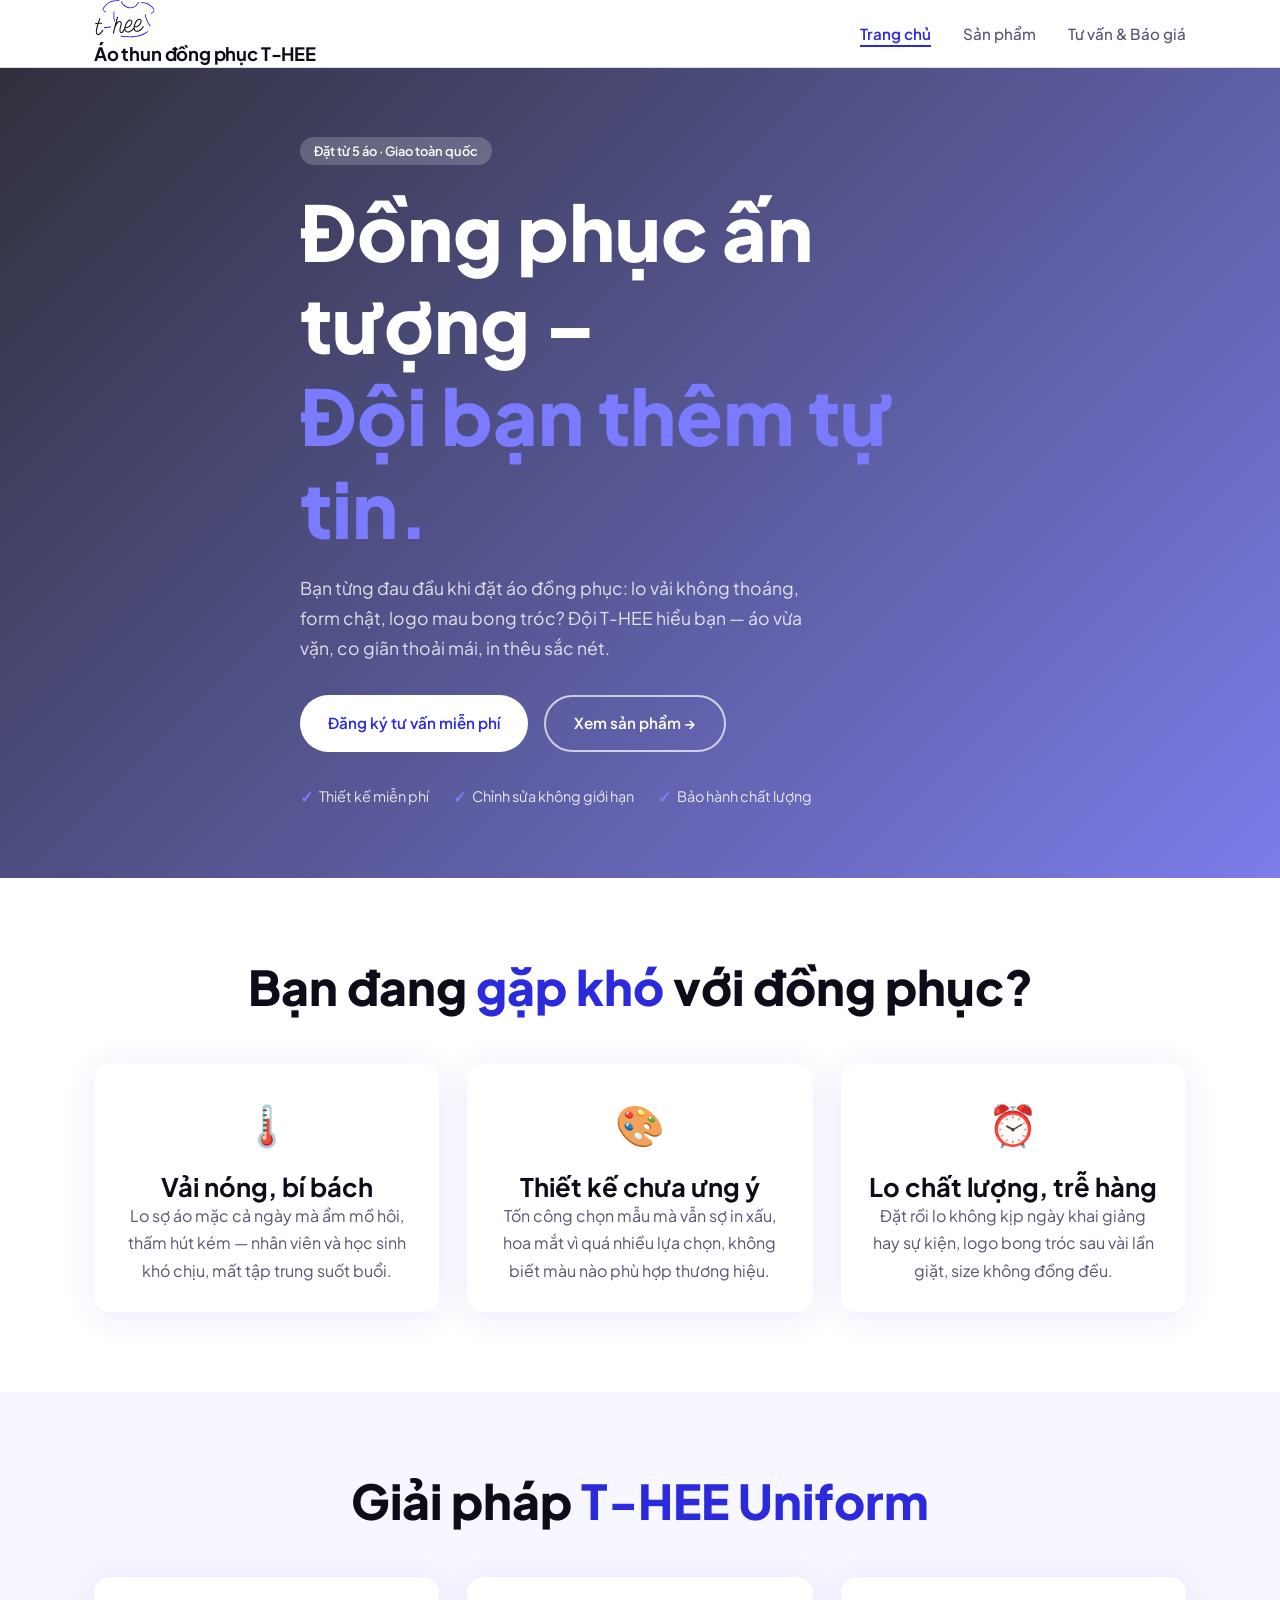
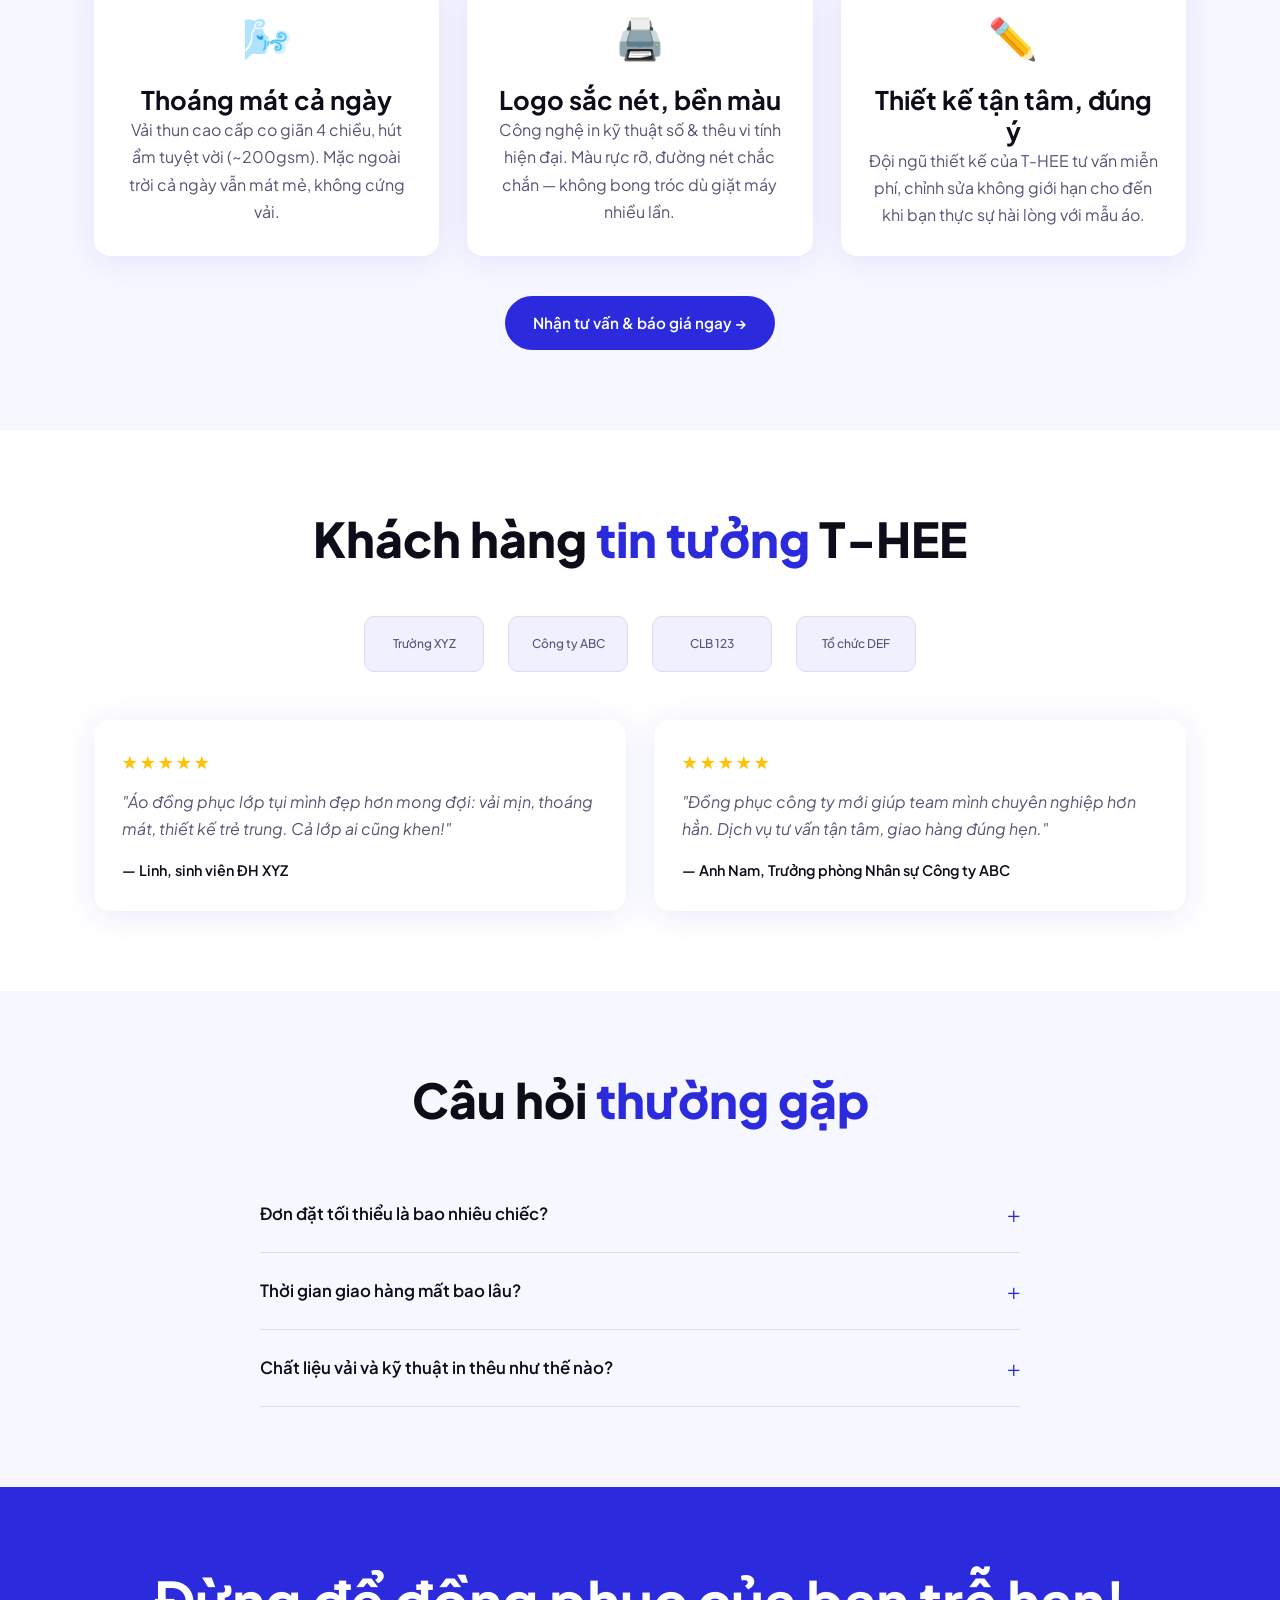
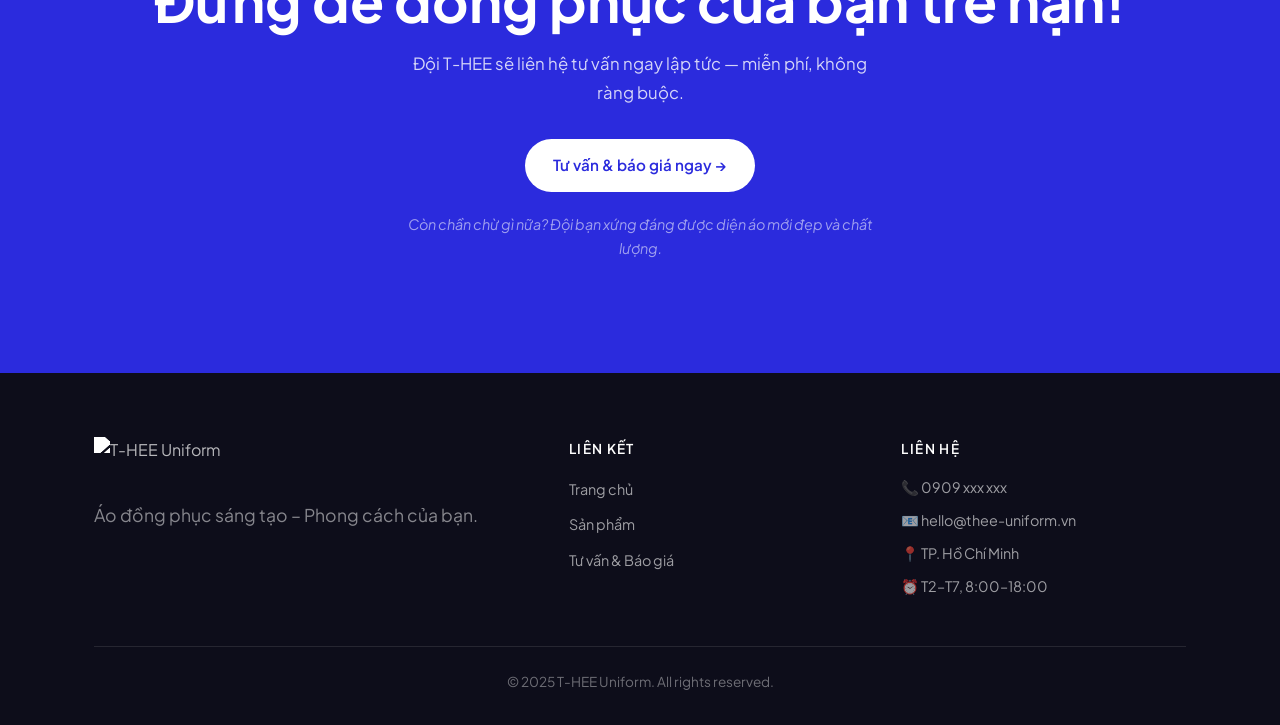
==== index.html @ 723c1327 "Update index.html" ====
<!DOCTYPE html>
<html lang="vi">
<head>
  <meta charset="UTF-8">
  <meta name="viewport" content="width=device-width, initial-scale=1.0">
  <title>T-HEE Uniform – Đồng phục ấn tượng, Đội bạn thêm tự tin</title>
  <meta name="description" content="T-HEE Uniform chuyên may đồng phục theo yêu cầu: áo thun, polo, sơ mi. Thiết kế miễn phí, giao toàn quốc, chất lượng bảo hành.">
  <link rel="preconnect" href="https://fonts.googleapis.com">
  <link rel="preconnect" href="https://fonts.gstatic.com" crossorigin>
  <link href="https://fonts.googleapis.com/css2?family=Plus+Jakarta+Sans:wght@400;500;600;700&display=swap" rel="stylesheet">
  <link rel="stylesheet" href="style.css">
  <style>
    body { padding-top: 68px; }

    .hero-content h1,
    .hero-content .hero-subtitle,
    .hero-content .hero-cta,
    .hero-content .trust-strip {
      opacity: 0;
      animation: fadeInUp 0.7s ease forwards;
    }
    .hero-content .badge       { opacity: 0; animation: fadeInUp 0.7s ease 0.05s forwards; }
    .hero-content h1           { animation-delay: 0.15s; }
    .hero-content .hero-subtitle { animation-delay: 0.3s; }
    .hero-content .hero-cta    { animation-delay: 0.45s; }
    .hero-content .trust-strip { animation-delay: 0.6s; }

    /* Pain point icon block */
    .pain-icon {
      font-size: 2.5rem;
      margin-bottom: 16px;
      display: block;
    }

    /* Social proof section */
    .social-proof-section {
      background: white;
    }

    /* FAQ section bg */
    .faq-section {
      background: var(--color-bg);
    }
  </style>
</head>
<body>

  <!-- ─── NAVBAR ─────────────────────────────────────────── -->
  <nav id="navbar">
    <div class="nav-inner">
      <a href="index.html">
        <img src="logo.svg" alt="T-HEE Uniform" class="nav-logo">
        <span class="logo-text">Áo thun đồng phục T-HEE</span>
      </a>
      <ul class="nav-links">
        <li><a href="index.html" class="active">Trang chủ</a></li>
        <li><a href="products.html">Sản phẩm</a></li>
        <li><a href="enquiry.html">Tư vấn &amp; Báo giá</a></li>
      </ul>
      <button class="hamburger" id="hamburger" aria-label="Mở menu">
        <span></span>
        <span></span>
        <span></span>
      </button>
    </div>
  </nav>

  <!-- ─── HERO ───────────────────────────────────────────── -->
  <section class="hero">
    <div class="hero-bg"></div>
    <div class="hero-overlay"></div>
    <div class="container">
      <div class="hero-content">
        <span class="badge badge-white">Đặt từ 5 áo · Giao toàn quốc</span>
        <h1>Đồng phục ấn tượng –<br><span style="color:#7B7BFF">Đội bạn thêm tự tin.</span></h1>
        <p class="hero-subtitle">Bạn từng đau đầu khi đặt áo đồng phục: lo vải không thoáng, form chật, logo mau bong tróc? Đội T-HEE hiểu bạn — áo vừa vặn, co giãn thoải mái, in thêu sắc nét.</p>
        <div class="hero-cta">
          <a href="enquiry.html" class="btn btn-white">Đăng ký tư vấn miễn phí</a>
          <a href="products.html" class="btn" style="background:transparent; border:2px solid rgba(255,255,255,0.7); color:white;">Xem sản phẩm →</a>
        </div>
        <div class="trust-strip">
          <span class="trust-item">Thiết kế miễn phí</span>
          <span class="trust-item">Chỉnh sửa không giới hạn</span>
          <span class="trust-item">Bảo hành chất lượng</span>
        </div>
      </div>
    </div>
  </section>

  <!-- ─── PAIN POINTS ────────────────────────────────────── -->
  <section class="section" style="background: white;">
    <div class="container">
      <h2 class="section-title" style="text-align:center">Bạn đang <span>gặp khó</span> với đồng phục?</h2>
      <div class="grid-3">

        <div class="card animate-on-scroll" style="text-align:center">
          <span class="pain-icon">🌡️</span>
          <h3>Vải nóng, bí bách</h3>
          <p>Lo sợ áo mặc cả ngày mà ẩm mồ hôi, thấm hút kém — nhân viên và học sinh khó chịu, mất tập trung suốt buổi.</p>
        </div>

        <div class="card animate-on-scroll" style="text-align:center">
          <span class="pain-icon">🎨</span>
          <h3>Thiết kế chưa ưng ý</h3>
          <p>Tốn công chọn mẫu mà vẫn sợ in xấu, hoa mắt vì quá nhiều lựa chọn, không biết màu nào phù hợp thương hiệu.</p>
        </div>

        <div class="card animate-on-scroll" style="text-align:center">
          <span class="pain-icon">⏰</span>
          <h3>Lo chất lượng, trễ hàng</h3>
          <p>Đặt rồi lo không kịp ngày khai giảng hay sự kiện, logo bong tróc sau vài lần giặt, size không đồng đều.</p>
        </div>

      </div>
    </div>
  </section>

  <!-- ─── SOLUTION / BENEFITS ───────────────────────────── -->
  <section class="section" style="background: var(--color-bg);">
    <div class="container">
      <h2 class="section-title" style="text-align:center">Giải pháp <span>T-HEE Uniform</span></h2>
      <div class="grid-3">

        <div class="card animate-on-scroll" style="text-align:center">
          <span class="pain-icon">🌬️</span>
          <h3>Thoáng mát cả ngày</h3>
          <p>Vải thun cao cấp co giãn 4 chiều, hút ẩm tuyệt vời (~200gsm). Mặc ngoài trời cả ngày vẫn mát mẻ, không cứng vải.</p>
        </div>

        <div class="card animate-on-scroll" style="text-align:center">
          <span class="pain-icon">🖨️</span>
          <h3>Logo sắc nét, bền màu</h3>
          <p>Công nghệ in kỹ thuật số &amp; thêu vi tính hiện đại. Màu rực rỡ, đường nét chắc chắn — không bong tróc dù giặt máy nhiều lần.</p>
        </div>

        <div class="card animate-on-scroll" style="text-align:center">
          <span class="pain-icon">✏️</span>
          <h3>Thiết kế tận tâm, đúng ý</h3>
          <p>Đội ngũ thiết kế của T-HEE tư vấn miễn phí, chỉnh sửa không giới hạn cho đến khi bạn thực sự hài lòng với mẫu áo.</p>
        </div>

      </div>
      <p style="text-align:center; margin-top:40px">
        <a href="enquiry.html" class="btn btn-primary">Nhận tư vấn &amp; báo giá ngay →</a>
      </p>
    </div>
  </section>

  <!-- ─── SOCIAL PROOF ───────────────────────────────────── -->
  <section class="section social-proof-section">
    <div class="container">
      <h2 class="section-title" style="text-align:center">Khách hàng <span>tin tưởng</span> T-HEE</h2>

      <div class="partners-row">
        <div class="partner-box">Trường XYZ</div>
        <div class="partner-box">Công ty ABC</div>
        <div class="partner-box">CLB 123</div>
        <div class="partner-box">Tổ chức DEF</div>
      </div>

      <div class="grid-2">
        <div class="testimonial animate-on-scroll">
          <div class="stars">★★★★★</div>
          <p class="testimonial-text">"Áo đồng phục lớp tụi mình đẹp hơn mong đợi: vải mịn, thoáng mát, thiết kế trẻ trung. Cả lớp ai cũng khen!"</p>
          <p class="testimonial-author">— Linh, sinh viên ĐH XYZ</p>
        </div>
        <div class="testimonial animate-on-scroll">
          <div class="stars">★★★★★</div>
          <p class="testimonial-text">"Đồng phục công ty mới giúp team mình chuyên nghiệp hơn hẳn. Dịch vụ tư vấn tận tâm, giao hàng đúng hẹn."</p>
          <p class="testimonial-author">— Anh Nam, Trưởng phòng Nhân sự Công ty ABC</p>
        </div>
      </div>
    </div>
  </section>

  <!-- ─── FAQ ────────────────────────────────────────────── -->
  <section class="section faq-section">
    <div class="container">
      <h2 class="section-title" style="text-align:center">Câu hỏi <span>thường gặp</span></h2>
      <div class="faq-wrap">

        <div class="faq-item">
          <div class="faq-question">Đơn đặt tối thiểu là bao nhiêu chiếc?</div>
          <div class="faq-answer">
            <p>T-HEE nhận đặt từ 5 áo trở lên, áp dụng cho cả học sinh và doanh nghiệp. Tư vấn mẫu miễn phí và chỉnh sửa không giới hạn cho đến khi bạn hài lòng.</p>
          </div>
        </div>

        <div class="faq-item">
          <div class="faq-question">Thời gian giao hàng mất bao lâu?</div>
          <div class="faq-answer">
            <p>Sau khi chốt mẫu, chúng tôi hoàn thành trong 7–10 ngày làm việc. Đơn gấp hoặc số lượng lớn có thể nhanh hơn theo thỏa thuận. T-HEE cam kết giao đúng hẹn, toàn quốc.</p>
          </div>
        </div>

        <div class="faq-item">
          <div class="faq-question">Chất liệu vải và kỹ thuật in thêu như thế nào?</div>
          <div class="faq-answer">
            <p>Tất cả sản phẩm dùng vải chất lượng cao: 100% cotton, cotton pha, hoặc thun cá sấu co giãn. Logo được in kỹ thuật số hoặc thêu vi tính — sắc nét, bền màu. Lỗi do nhà sản xuất được đổi/hoàn toàn bộ.</p>
          </div>
        </div>

      </div>
    </div>
  </section>

  <!-- ─── CTA BANNER ─────────────────────────────────────── -->
  <section class="cta-banner">
    <div class="container">
      <h2>Đừng để đồng phục của bạn trễ hạn!</h2>
      <p>Đội T-HEE sẽ liên hệ tư vấn ngay lập tức — miễn phí, không ràng buộc.</p>
      <a href="enquiry.html" class="btn btn-white">Tư vấn &amp; báo giá ngay →</a>
      <p class="cta-note">Còn chần chừ gì nữa? Đội bạn xứng đáng được diện áo mới đẹp và chất lượng.</p>
    </div>
  </section>

  <!-- ─── FOOTER ──────────────────────────────────────────── -->
  <footer>
    <div class="container">
      <div class="footer-grid">
        <div>
          <img src="Profile_Pic.jpg" alt="T-HEE Uniform" class="footer-logo">
          <p class="footer-tagline">Áo đồng phục sáng tạo – Phong cách của bạn.</p>
        </div>
        <div>
          <p class="footer-heading">Liên kết</p>
          <ul class="footer-links">
            <li><a href="index.html">Trang chủ</a></li>
            <li><a href="products.html">Sản phẩm</a></li>
            <li><a href="enquiry.html">Tư vấn &amp; Báo giá</a></li>
          </ul>
        </div>
        <div>
          <p class="footer-heading">Liên hệ</p>
          <div class="footer-contact">
            <span>📞 0909 xxx xxx</span>
            <span>📧 hello@thee-uniform.vn</span>
            <span>📍 TP. Hồ Chí Minh</span>
            <span>⏰ T2–T7, 8:00–18:00</span>
          </div>
        </div>
      </div>
      <div class="footer-bottom">
        © 2025 T-HEE Uniform. All rights reserved.
      </div>
    </div>
  </footer>

  <script src="main.js"></script>
</body>
</html>
---- style.css ----
/* Google Fonts: https://fonts.googleapis.com/css2?family=Caveat:wght@400;700;800&family=DM+Sans:wght@400;500;600&display=swap */

/* ─── RESET ─────────────────────────────────────────────────── */
*, *::before, *::after {
  box-sizing: border-box;
  margin: 0;
  padding: 0;
}

/* ─── CSS VARIABLES ──────────────────────────────────────────── */
:root {
  --color-primary: #2B2BDD;
  --color-primary-dark: #1A1ABB;
  --color-primary-light: #5555EE;
  --color-accent: #2222FF;
  --color-dark: #0D0D1A;
  --color-dark-2: #1C1C2E;
  --color-bg: #F7F7FF;
  --color-surface: #FFFFFF;
  --color-text: #111111;
  --color-text-muted: #555577;
  --color-border: #DDDDEF;
  --font-display: 'Plus Jakarta Sans', sans-serif;
  --font-body: 'Plus Jakarta Sans', sans-serif;
  --radius-sm: 8px;
  --radius-md: 16px;
  --radius-lg: 24px;
  --radius-pill: 999px;
  --shadow-card: 0 4px 32px rgba(43, 43, 221, 0.10);
  --shadow-hover: 0 12px 48px rgba(43, 43, 221, 0.20);
  --transition: 0.25s cubic-bezier(0.4, 0, 0.2, 1);
}

/* ─── BASE ───────────────────────────────────────────────────── */
html {
  scroll-behavior: smooth;
}

body {
  font-family: var(--font-body);
  background: var(--color-bg);
  color: var(--color-text);
  line-height: 1.6;
  -webkit-font-smoothing: antialiased;
}

h1, h2, h3, h4 {
  font-family: var(--font-display);
  color: var(--color-dark);
  line-height: 1.2;
}

h1 {
  font-size: clamp(2.4rem, 6vw, 4.8rem);
  font-weight: 800;
}

h2 {
  font-size: clamp(1.8rem, 4vw, 3rem);
  font-weight: 700;
}

h3 {
  font-size: clamp(1.2rem, 2.5vw, 1.6rem);
  font-weight: 700;
}

p {
  font-size: 1rem;
  line-height: 1.7;
  color: var(--color-text-muted);
}

a {
  color: inherit;
  text-decoration: none;
}

img {
  max-width: 100%;
  display: block;
}

ul {
  list-style: none;
}

/* ─── LAYOUT ─────────────────────────────────────────────────── */
.container {
  max-width: 1140px;
  margin: 0 auto;
  padding: 0 24px;
}

.section {
  padding: 80px 0;
}

.section-title {
  font-family: var(--font-display);
  font-size: clamp(1.8rem, 4vw, 3rem);
  font-weight: 800;
  color: var(--color-dark);
  margin-bottom: 48px;
}

.section-title span {
  color: var(--color-primary);
}

/* ─── NAVBAR ─────────────────────────────────────────────────── */
nav {
  position: fixed;
  top: 0;
  width: 100%;
  z-index: 100;
  background: rgba(255, 255, 255, 0.95);
  backdrop-filter: blur(12px);
  -webkit-backdrop-filter: blur(12px);
  border-bottom: 1px solid var(--color-border);
  height: 68px;
  display: flex;
  align-items: center;
  transition: box-shadow var(--transition);
}

nav.scrolled {
  box-shadow: 0 2px 24px rgba(43, 43, 221, 0.12);
}

.nav-inner {
  display: flex;
  justify-content: space-between;
  align-items: center;
  width: 100%;
  max-width: 1140px;
  margin: 0 auto;
  padding: 0 24px;
}

.nav-logo {
  height: 44px;
  display: block;
  object-fit: contain;
}

.nav-links {
  display: flex;
  gap: 32px;
  list-style: none;
  align-items: center;
}

.nav-links a {
  font-family: var(--font-body);
  font-weight: 500;
  font-size: 0.95rem;
  color: var(--color-text-muted);
  transition: color var(--transition);
  padding-bottom: 2px;
}

.nav-links a:hover {
  color: var(--color-primary);
}

.nav-links a.active {
  color: var(--color-primary);
  font-weight: 600;
  border-bottom: 2px solid var(--color-primary);
}

.hamburger {
  display: none;
  flex-direction: column;
  justify-content: space-between;
  width: 28px;
  height: 22px;
  background: none;
  border: none;
  cursor: pointer;
  padding: 0;
}

.hamburger span {
  display: block;
  width: 100%;
  height: 2px;
  background: var(--color-dark);
  border-radius: 2px;
  transition: var(--transition);
}

nav.nav-open .hamburger span:nth-child(1) {
  transform: translateY(10px) rotate(45deg);
}
nav.nav-open .hamburger span:nth-child(2) {
  opacity: 0;
}
nav.nav-open .hamburger span:nth-child(3) {
  transform: translateY(-10px) rotate(-45deg);
}

/* ─── BUTTONS ────────────────────────────────────────────────── */
.btn {
  display: inline-flex;
  align-items: center;
  gap: 8px;
  padding: 14px 28px;
  border-radius: var(--radius-pill);
  font-family: var(--font-body);
  font-weight: 600;
  font-size: 0.95rem;
  cursor: pointer;
  transition: var(--transition);
  border: none;
  text-decoration: none;
  white-space: nowrap;
}

.btn-primary {
  background: var(--color-primary);
  color: white;
}
.btn-primary:hover {
  background: var(--color-primary-dark);
  transform: translateY(-2px);
  box-shadow: var(--shadow-hover);
}

.btn-outline {
  background: transparent;
  color: var(--color-primary);
  border: 2px solid var(--color-primary);
}
.btn-outline:hover {
  background: var(--color-primary);
  color: white;
}

.btn-white {
  background: white;
  color: var(--color-primary);
}
.btn-white:hover {
  background: var(--color-bg);
  transform: translateY(-2px);
}

.btn-dark {
  background: var(--color-dark);
  color: white;
}
.btn-dark:hover {
  background: var(--color-dark-2);
}

/* ─── CARDS ──────────────────────────────────────────────────── */
.card {
  background: var(--color-surface);
  border-radius: var(--radius-md);
  box-shadow: var(--shadow-card);
  padding: 28px;
  transition: var(--transition);
}

.card:hover {
  transform: translateY(-6px);
  box-shadow: var(--shadow-hover);
}

/* ─── BADGE ──────────────────────────────────────────────────── */
.badge {
  display: inline-block;
  background: rgba(43, 43, 221, 0.1);
  color: var(--color-primary);
  border-radius: var(--radius-pill);
  padding: 4px 14px;
  font-size: 0.8rem;
  font-weight: 600;
  margin-bottom: 20px;
}

.badge-white {
  background: rgba(255, 255, 255, 0.2);
  color: white;
}

/* ─── HERO ───────────────────────────────────────────────────── */
.hero {
  position: relative;
  min-height: 90vh;
  display: flex;
  align-items: center;
}

.hero-bg {
  position: absolute;
  inset: 0;
  background-image: url('Cover_Pic.jpg');
  background-size: cover;
  background-position: center;
}

.hero-overlay {
  position: absolute;
  inset: 0;
  background: linear-gradient(135deg, rgba(13, 13, 26, 0.85) 0%, rgba(43, 43, 221, 0.60) 100%);
}

.hero-content {
  position: relative;
  z-index: 2;
  color: white;
  max-width: 680px;
}

.hero-content h1 {
  color: white;
  margin-bottom: 20px;
}

.hero-content p {
  color: rgba(255, 255, 255, 0.82);
  font-size: 1.1rem;
  max-width: 520px;
  margin-bottom: 32px;
}

.hero-cta {
  display: flex;
  gap: 16px;
  flex-wrap: wrap;
  margin-bottom: 32px;
}

/* ─── TRUST STRIP ────────────────────────────────────────────── */
.trust-strip {
  display: flex;
  gap: 24px;
  flex-wrap: wrap;
}

.trust-item {
  display: flex;
  align-items: center;
  gap: 6px;
  font-size: 0.9rem;
  color: rgba(255, 255, 255, 0.85);
  font-family: var(--font-body);
}

.trust-item::before {
  content: '✓';
  color: #7B7BFF;
  font-weight: 700;
  font-size: 1rem;
}

/* ─── GRIDS ──────────────────────────────────────────────────── */
.grid-3 {
  display: grid;
  grid-template-columns: repeat(3, 1fr);
  gap: 28px;
}

.grid-2 {
  display: grid;
  grid-template-columns: repeat(2, 1fr);
  gap: 28px;
}

/* ─── PAGE HERO (small) ──────────────────────────────────────── */
.page-hero {
  position: relative;
  min-height: 44vh;
  display: flex;
  align-items: center;
  justify-content: center;
  text-align: center;
  overflow: hidden;
}

.page-hero-content {
  position: relative;
  z-index: 2;
  color: white;
}

.page-hero h1 {
  color: white;
  margin-bottom: 12px;
}

.page-hero p {
  color: rgba(255, 255, 255, 0.75);
  font-size: 1.1rem;
}

/* ─── TESTIMONIALS ───────────────────────────────────────────── */
.testimonial {
  background: white;
  border-radius: var(--radius-md);
  padding: 28px;
  box-shadow: var(--shadow-card);
  transition: var(--transition);
}

.testimonial:hover {
  transform: translateY(-4px);
  box-shadow: var(--shadow-hover);
}

.stars {
  color: #FFC107;
  font-size: 1.1rem;
  margin-bottom: 12px;
  letter-spacing: 2px;
}

.testimonial-text {
  font-style: italic;
  color: var(--color-text-muted);
  margin-bottom: 16px;
  line-height: 1.7;
}

.testimonial-author {
  font-weight: 600;
  color: var(--color-dark);
  font-size: 0.9rem;
}

/* ─── FAQ ACCORDION ──────────────────────────────────────────── */
.faq-wrap {
  max-width: 760px;
  margin: 0 auto;
}

.faq-item {
  border-bottom: 1px solid var(--color-border);
  padding: 20px 0;
}

.faq-question {
  display: flex;
  justify-content: space-between;
  align-items: center;
  cursor: pointer;
  font-weight: 600;
  color: var(--color-dark);
  font-size: 1.05rem;
  font-family: var(--font-body);
  user-select: none;
  gap: 16px;
}

.faq-question::after {
  content: '+';
  font-size: 1.4rem;
  color: var(--color-primary);
  transition: var(--transition);
  flex-shrink: 0;
  font-weight: 300;
}

.faq-item.open .faq-question::after {
  content: '−';
}

.faq-answer {
  max-height: 0;
  overflow: hidden;
  transition: max-height 0.35s ease;
}

.faq-item.open .faq-answer {
  max-height: 300px;
}

.faq-answer p {
  padding: 14px 0 4px;
  color: var(--color-text-muted);
  line-height: 1.7;
}

/* ─── PRODUCT FILTER ─────────────────────────────────────────── */
.filter-bar {
  display: flex;
  flex-wrap: wrap;
  gap: 10px;
  margin-bottom: 40px;
}

.filter-btn {
  padding: 8px 20px;
  font-size: 0.85rem;
  background: white;
  color: var(--color-text-muted);
  border: 1.5px solid var(--color-border);
  border-radius: var(--radius-pill);
  cursor: pointer;
  font-family: var(--font-body);
  font-weight: 500;
  transition: var(--transition);
}

.filter-btn:hover {
  border-color: var(--color-primary);
  color: var(--color-primary);
}

.filter-btn.active {
  background: var(--color-primary);
  color: white;
  border-color: var(--color-primary);
}

.product-card.hidden {
  display: none;
}

/* ─── PRODUCT CARD ───────────────────────────────────────────── */
.product-card {
  background: var(--color-surface);
  border-radius: var(--radius-md);
  box-shadow: var(--shadow-card);
  overflow: hidden;
  transition: var(--transition);
}

.product-card:hover {
  transform: translateY(-6px);
  box-shadow: var(--shadow-hover);
}

.product-img {
  height: 200px;
  display: flex;
  align-items: center;
  justify-content: center;
  font-size: 4rem;
}

.product-body {
  padding: 24px;
}

.product-body h3 {
  margin-bottom: 8px;
  font-size: 1.15rem;
}

.product-body p {
  font-size: 0.9rem;
  margin-bottom: 0;
}

.product-footer {
  display: flex;
  justify-content: space-between;
  align-items: center;
  margin-top: 16px;
  padding-top: 16px;
  border-top: 1px solid var(--color-border);
}

.price {
  font-family: var(--font-display);
  font-size: 1.4rem;
  font-weight: 700;
  color: var(--color-primary);
}

/* ─── PARTNER LOGOS ──────────────────────────────────────────── */
.partners-row {
  display: flex;
  justify-content: center;
  gap: 24px;
  flex-wrap: wrap;
  margin-bottom: 48px;
}

.partner-box {
  width: 120px;
  height: 56px;
  background: #F0F0FF;
  border-radius: 10px;
  border: 1px solid var(--color-border);
  display: flex;
  align-items: center;
  justify-content: center;
  font-size: 0.75rem;
  color: var(--color-text-muted);
  font-weight: 500;
  text-align: center;
  padding: 4px;
}

/* ─── ANIMATIONS ─────────────────────────────────────────────── */
@keyframes fadeInUp {
  from {
    opacity: 0;
    transform: translateY(30px);
  }
  to {
    opacity: 1;
    transform: translateY(0);
  }
}

.animate-on-scroll {
  opacity: 0;
  transform: translateY(30px);
  transition: opacity 0.6s ease, transform 0.6s ease;
}

.animate-on-scroll.visible {
  opacity: 1;
  transform: translateY(0);
}

.animate-on-scroll:nth-child(2) { transition-delay: 0.1s; }
.animate-on-scroll:nth-child(3) { transition-delay: 0.2s; }
.animate-on-scroll:nth-child(4) { transition-delay: 0.3s; }

/* ─── CTA BANNER ─────────────────────────────────────────────── */
.cta-banner {
  background: var(--color-primary);
  padding: 80px 0;
  text-align: center;
  color: white;
}

.cta-banner h2 {
  font-family: var(--font-display);
  font-size: clamp(2rem, 5vw, 3.5rem);
  color: white;
  margin-bottom: 16px;
}

.cta-banner p {
  color: rgba(255, 255, 255, 0.8);
  max-width: 480px;
  margin: 0 auto 32px;
  font-size: 1.05rem;
}

.cta-banner .cta-note {
  font-style: italic;
  color: rgba(255, 255, 255, 0.55);
  margin-top: 20px;
  font-size: 0.9rem;
}

/* ─── FOOTER ─────────────────────────────────────────────────── */
footer {
  background: var(--color-dark);
  padding: 64px 0 32px;
  color: rgba(255, 255, 255, 0.7);
}

.footer-grid {
  display: grid;
  grid-template-columns: 1.5fr 1fr 1fr;
  gap: 48px;
  margin-bottom: 0;
}

.footer-logo {
  height: 48px;
  margin-bottom: 16px;
  object-fit: contain;
  filter: brightness(0) invert(1);
}

.footer-tagline {
  font-family: var(--font-display);
  font-size: 1.1rem;
  color: rgba(255, 255, 255, 0.5);
}

.footer-heading {
  font-family: var(--font-body);
  font-weight: 600;
  color: white;
  font-size: 0.85rem;
  text-transform: uppercase;
  letter-spacing: 0.1em;
  margin-bottom: 16px;
}

.footer-links {
  list-style: none;
}

.footer-links li + li {
  margin-top: 10px;
}

.footer-links a {
  color: rgba(255, 255, 255, 0.6);
  font-size: 0.9rem;
  transition: color var(--transition);
}

.footer-links a:hover {
  color: white;
}

.footer-contact {
  display: flex;
  flex-direction: column;
  gap: 10px;
}

.footer-contact span {
  font-size: 0.9rem;
  color: rgba(255, 255, 255, 0.6);
}

.footer-bottom {
  border-top: 1px solid rgba(255, 255, 255, 0.1);
  margin-top: 48px;
  padding-top: 24px;
  text-align: center;
  font-size: 0.85rem;
  color: rgba(255, 255, 255, 0.4);
}

/* ─── ENQUIRY PAGE ───────────────────────────────────────────── */
.enquiry-grid {
  display: grid;
  grid-template-columns: 3fr 2fr;
  gap: 40px;
  align-items: start;
}

.enquiry-right {
  display: flex;
  flex-direction: column;
  gap: 24px;
}

.contact-list {
  display: flex;
  flex-direction: column;
  gap: 12px;
  font-size: 0.95rem;
}

.contact-list span {
  color: var(--color-text-muted);
}

.promise-list {
  display: flex;
  flex-direction: column;
  gap: 10px;
  font-size: 0.9rem;
  color: rgba(255, 255, 255, 0.9);
}

.promise-list li {
  list-style: none;
}

.iframe-wrapper {
  background: white;
  border-radius: var(--radius-md);
  box-shadow: var(--shadow-card);
  overflow: hidden;
}

.iframe-caption {
  font-size: 0.85rem;
  color: var(--color-text-muted);
  text-align: center;
  margin-top: 12px;
}

/* ─── RESPONSIVE ─────────────────────────────────────────────── */
@media (max-width: 768px) {
  .hamburger {
    display: flex;
  }

  .nav-links {
    display: none;
    position: absolute;
    top: 68px;
    left: 0;
    right: 0;
    background: rgba(255, 255, 255, 0.98);
    backdrop-filter: blur(12px);
    flex-direction: column;
    gap: 0;
    padding: 12px 0;
    border-bottom: 1px solid var(--color-border);
    box-shadow: 0 8px 24px rgba(0, 0, 0, 0.08);
  }

  nav.nav-open .nav-links {
    display: flex;
  }

  .nav-links li {
    width: 100%;
  }

  .nav-links a {
    display: block;
    padding: 14px 24px;
    font-size: 1rem;
    border-bottom: none !important;
  }

  .nav-links a.active {
    background: rgba(43, 43, 221, 0.05);
    border-left: 3px solid var(--color-primary) !important;
    padding-left: 21px;
  }

  .grid-3 {
    grid-template-columns: repeat(2, 1fr);
  }

  .grid-2 {
    grid-template-columns: 1fr;
  }

  .footer-grid {
    grid-template-columns: 1fr;
    gap: 32px;
  }

  .enquiry-grid {
    grid-template-columns: 1fr;
  }

  .section {
    padding: 56px 0;
  }

  .hero {
    min-height: 85vh;
  }

  .page-hero {
    min-height: 40vh;
  }
}

@media (max-width: 480px) {
  .grid-3 {
    grid-template-columns: 1fr;
  }

  .hero-cta {
    flex-direction: column;
  }

  .btn {
    justify-content: center;
  }

  .trust-strip {
    gap: 12px;
  }
}
/* ─── HEADER LOGO & TEXT ALIGNMENT ────────────────────────── */

/* 1. Aligns logo image and text horizontally side-by-side */
.logo-container {
  display: flex;
  align-items: center;
  gap: 10px;                  /* Controls the spacing between image and text */
  text-decoration: none;      /* Prevents line underlines on the brand text */
}

/* 2. Matches the image opacity with your navigation bar style */
.nav-logo {
  height: 40px;               /* Adjust this value if you need to resize your logo image */
  width: auto;
  opacity: 0.95;              /* Matches the slight transparency behavior of your navbar */
  transition: opacity 0.2s ease; /* Adds a clean fade transition when hovered */
}

/* Optional: Bring logo to full opacity when a user hovers over the header link */
.logo-container:hover .nav-logo {
  opacity: 1.0;
}

/* 3. Styles the brand text next to the logo */
.logo-text {
  font-family: var(--font-body);
  font-weight: 700;           /* Clean bold weight to mirror Google Sans hierarchy */
  font-size: 1.15rem;         /* Balances size perfectly alongside a 40px image height */
  color: var(--color-dark);   /* Pulls your primary dark color scheme */
  white-space: nowrap;        /* Keeps the text on one single line */
  letter-spacing: -0.01em;    /* Slight tracking trim for a cleaner modern display */
}
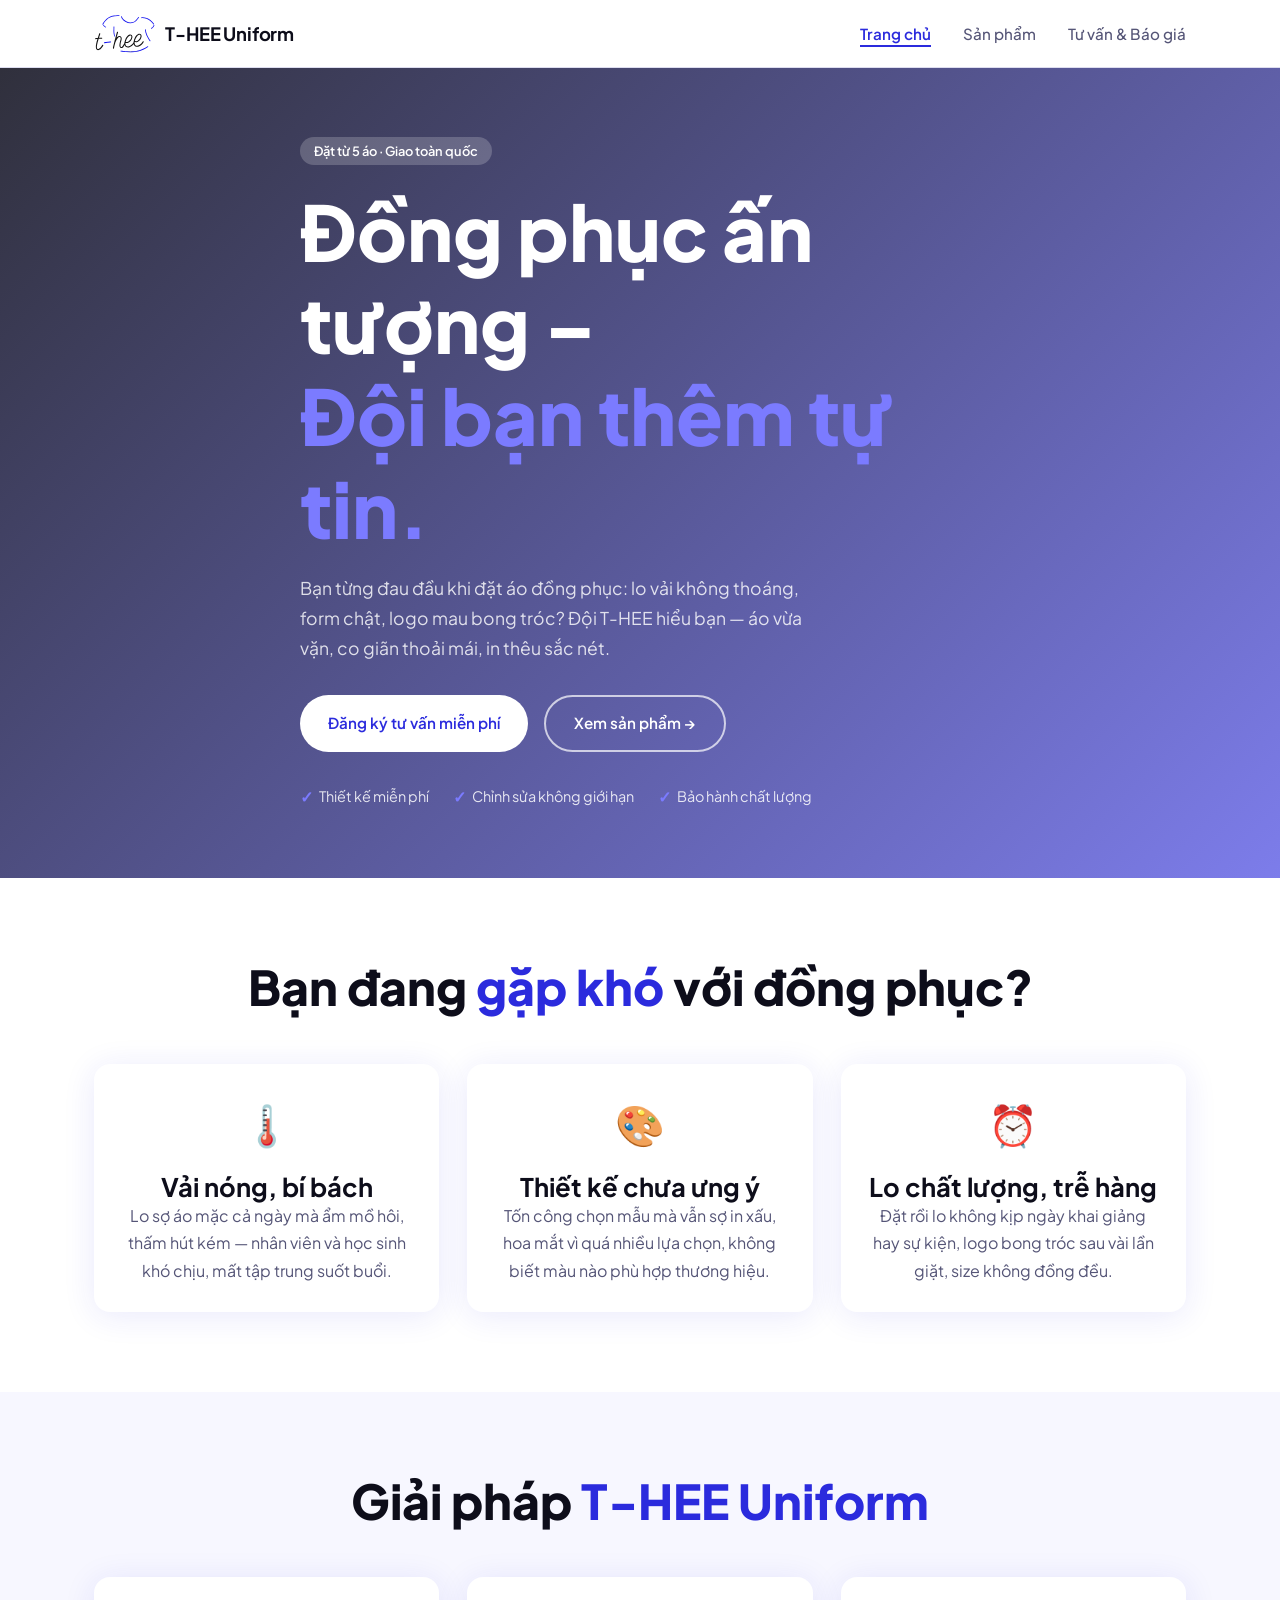
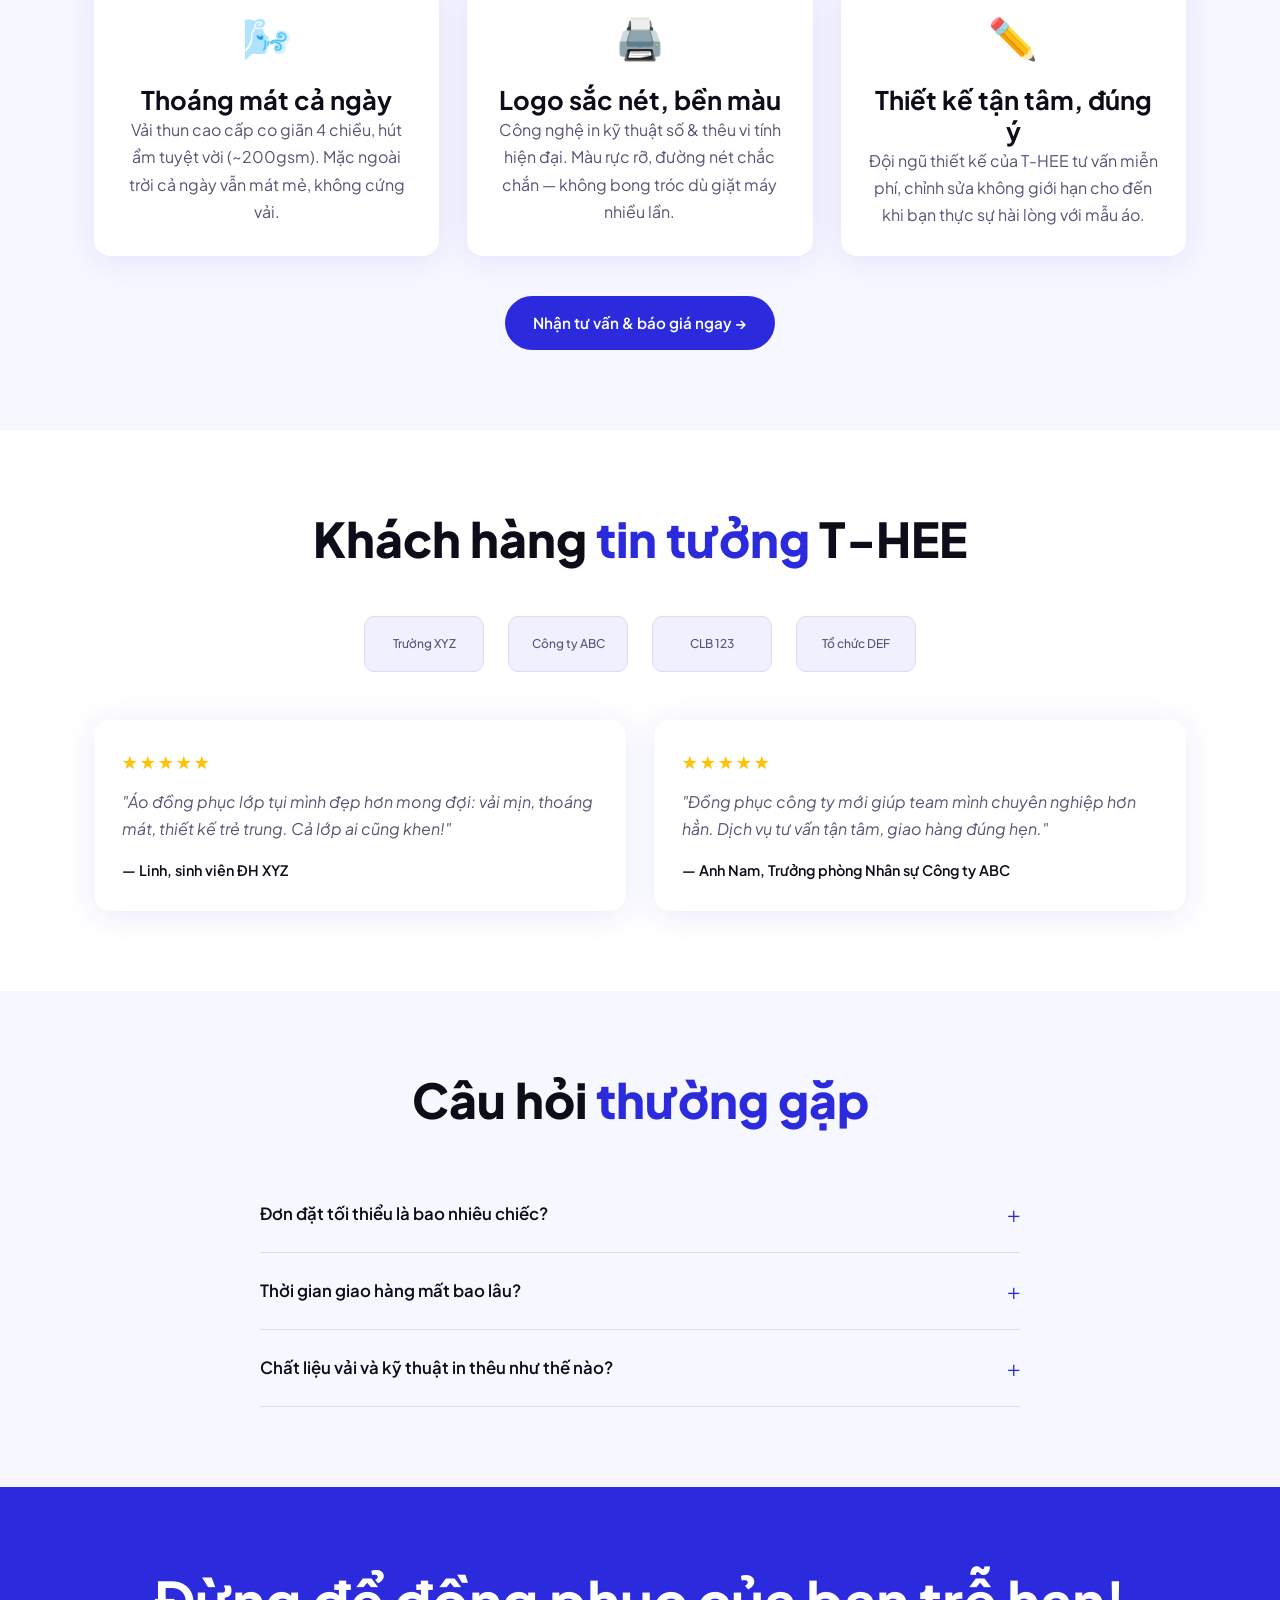
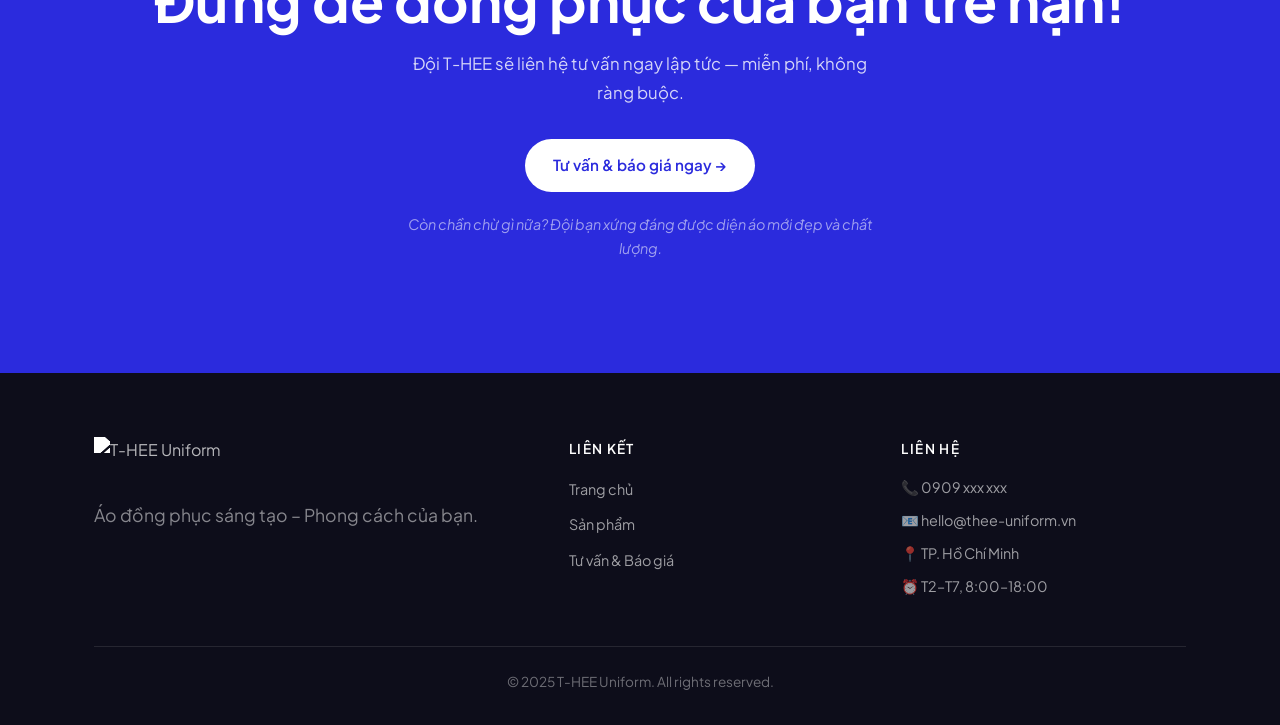
==== commit a0574560: "Update logo text in navbar" ====
--- a/index.html
+++ b/index.html
@@ -48,9 +48,9 @@
   <!-- ─── NAVBAR ─────────────────────────────────────────── -->
   <nav id="navbar">
     <div class="nav-inner">
-      <a href="index.html">
+      <a href="index.html" class="logo-container">
         <img src="logo.svg" alt="T-HEE Uniform" class="nav-logo">
-        <span class="logo-text">Áo thun đồng phục T-HEE</span>
+        <span class="logo-text">T-HEE Uniform</span>
       </a>
       <ul class="nav-links">
         <li><a href="index.html" class="active">Trang chủ</a></li>
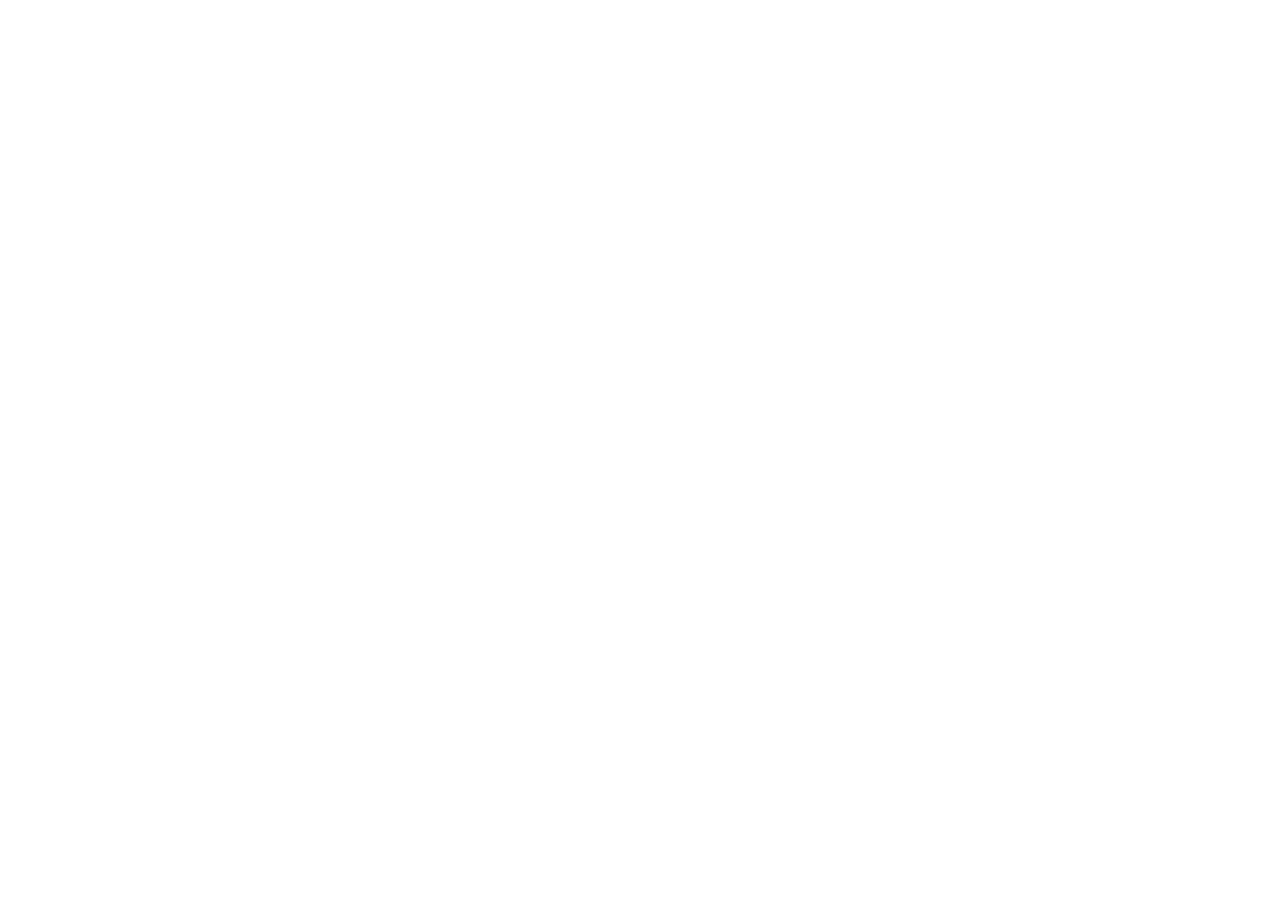
==== commit 86ffae0e: "Update title in index.html" ====
--- a/index.html
+++ b/index.html
@@ -3,7 +3,7 @@
 <head>
   <meta charset="UTF-8">
   <meta name="viewport" content="width=device-width, initial-scale=1.0">
-  <title>T-HEE Uniform – Đồng phục ấn tượng, Đội bạn thêm tự tin</title>
+  <title>Đặt áo có gì khó có T-HEE lo/title>
   <meta name="description" content="T-HEE Uniform chuyên may đồng phục theo yêu cầu: áo thun, polo, sơ mi. Thiết kế miễn phí, giao toàn quốc, chất lượng bảo hành.">
   <link rel="preconnect" href="https://fonts.googleapis.com">
   <link rel="preconnect" href="https://fonts.gstatic.com" crossorigin>
@@ -46,12 +46,12 @@
 <body>
 
   <!-- ─── NAVBAR ─────────────────────────────────────────── -->
-  <nav id="navbar">
-    <div class="nav-inner">
-      <a href="index.html" class="logo-container">
-        <img src="logo.svg" alt="T-HEE Uniform" class="nav-logo">
-        <span class="logo-text">T-HEE Uniform</span>
-      </a>
+<nav id="navbar">
+  <div class="nav-inner">
+    <a href="index.html" class="logo-container">
+      <img src="logo.svg" alt="T-HEE Uniform" class="nav-logo">
+      <span class="logo-text">T-HEE Uniform</span>
+    </a>
       <ul class="nav-links">
         <li><a href="index.html" class="active">Trang chủ</a></li>
         <li><a href="products.html">Sản phẩm</a></li>
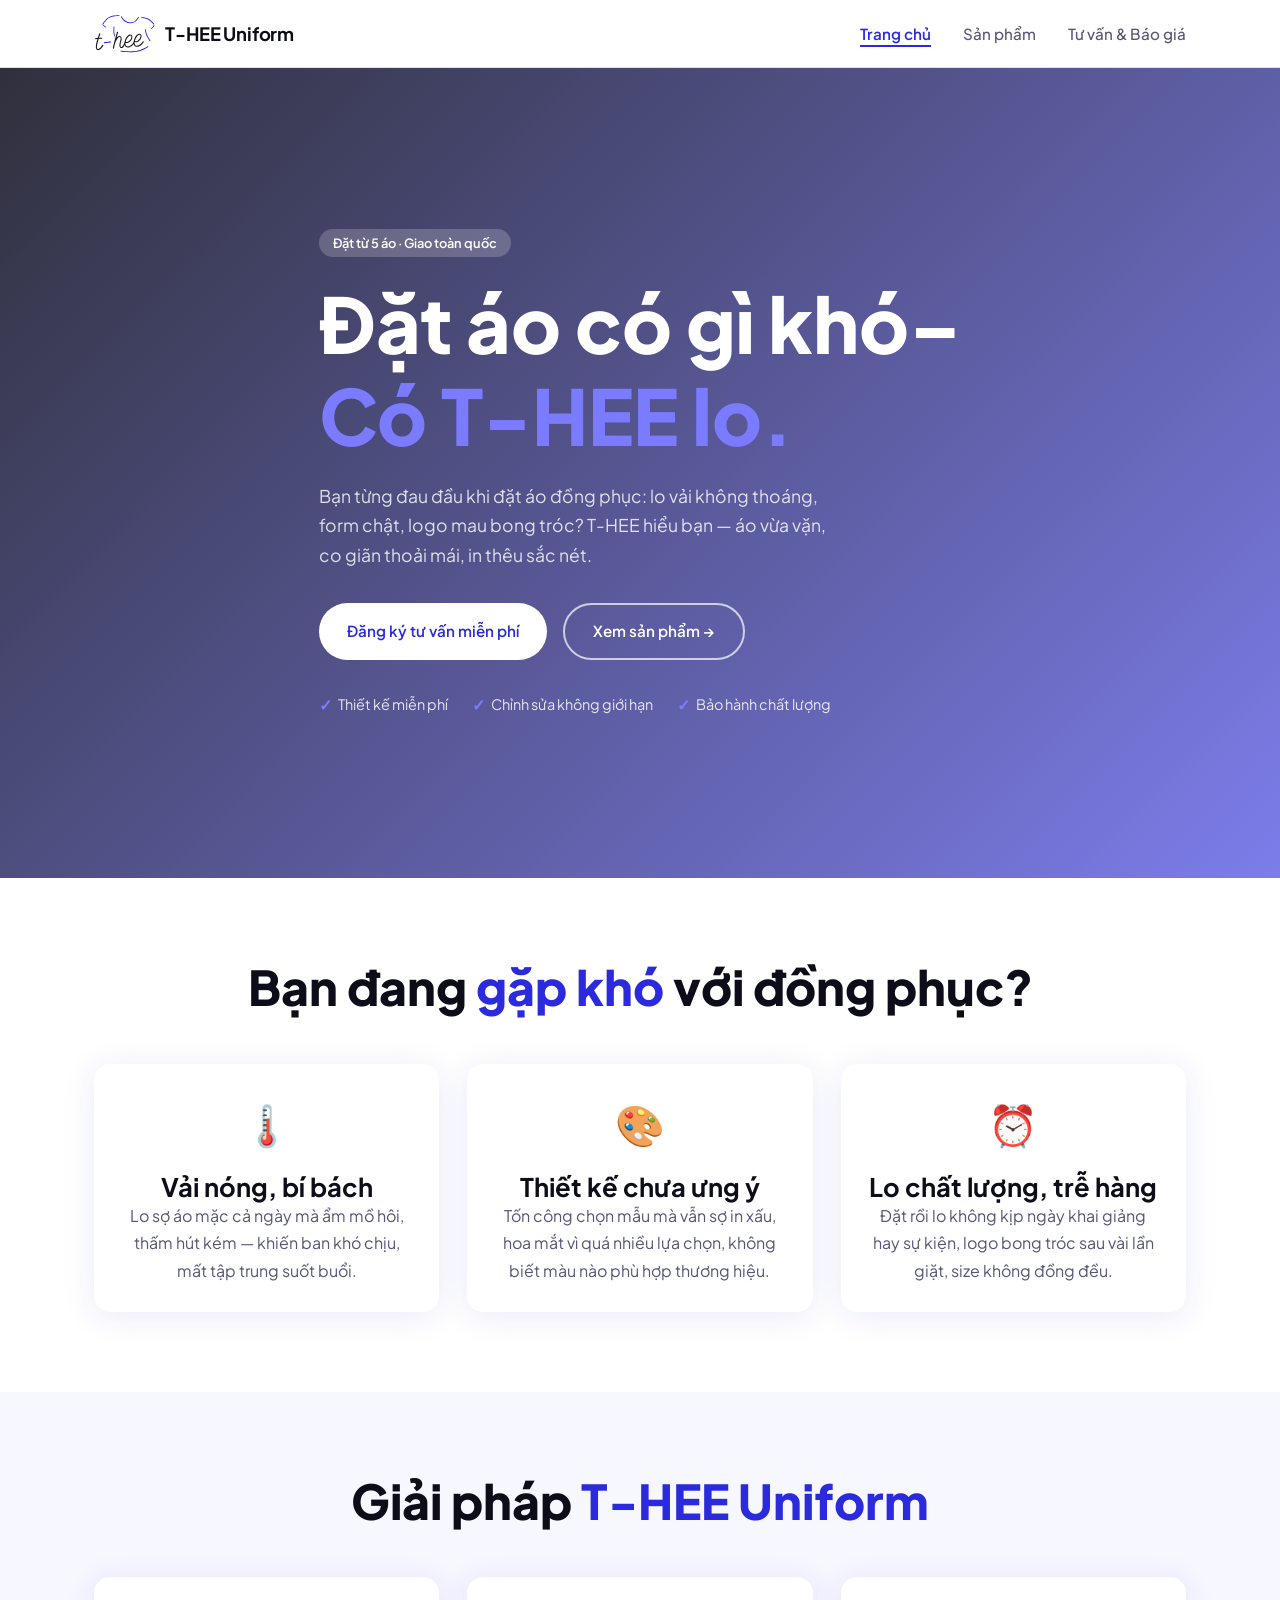
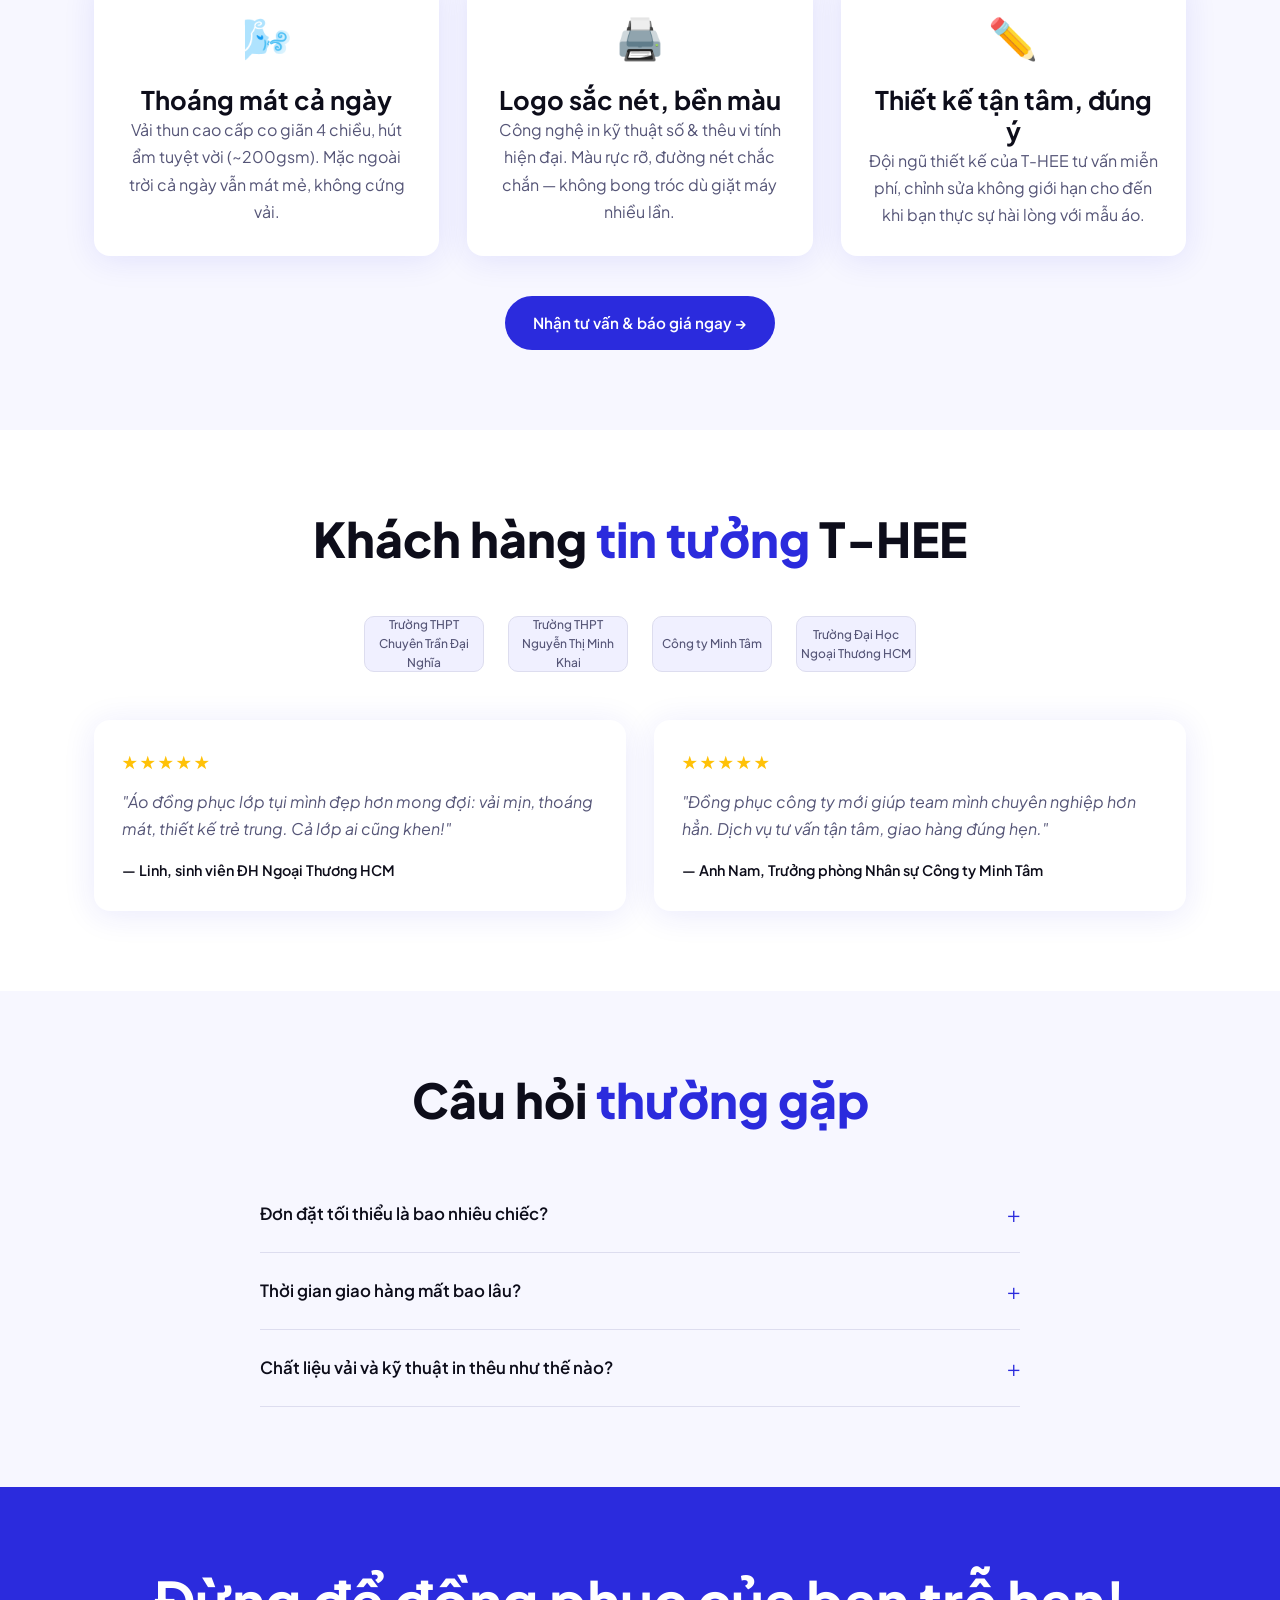
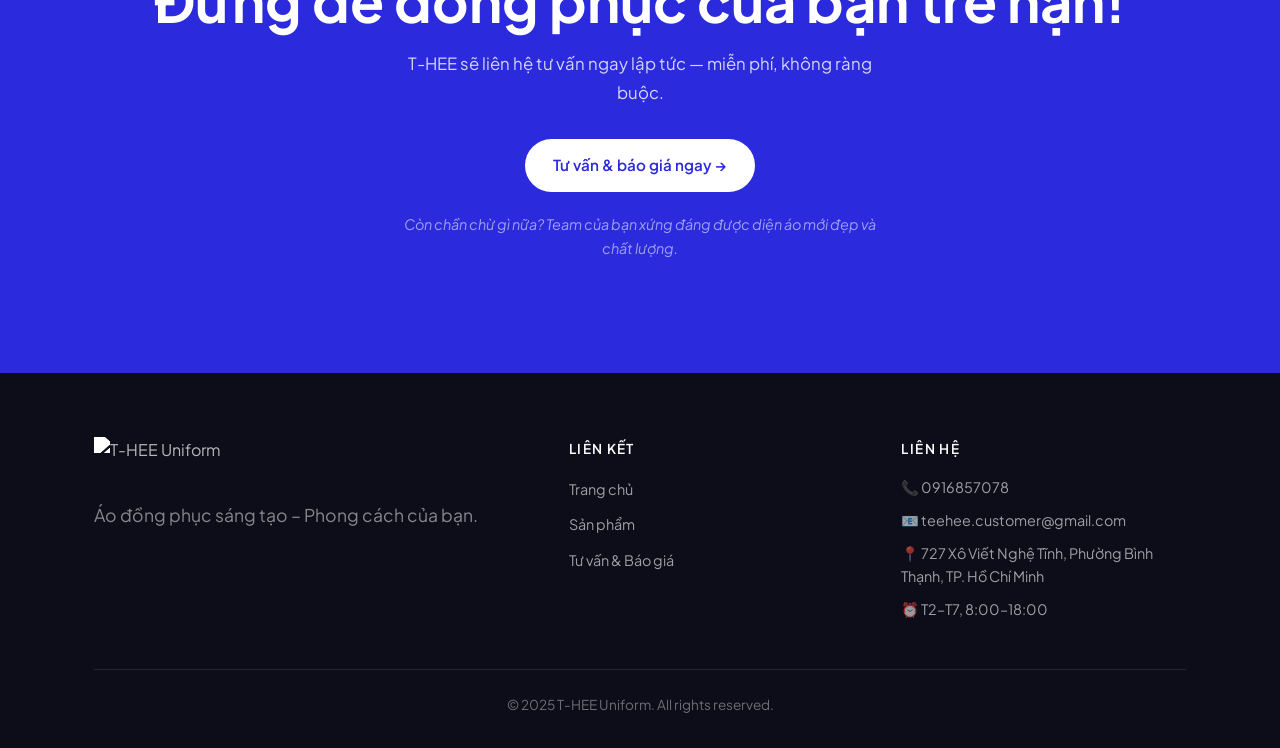
==== commit 2afcef4d: "Fix title tag in index.html" ====
--- a/index.html
+++ b/index.html
@@ -3,7 +3,7 @@
 <head>
   <meta charset="UTF-8">
   <meta name="viewport" content="width=device-width, initial-scale=1.0">
-  <title>Đặt áo có gì khó có T-HEE lo/title>
+  <title>Đặt áo có gì khó có T-HEE lo</title>
   <meta name="description" content="T-HEE Uniform chuyên may đồng phục theo yêu cầu: áo thun, polo, sơ mi. Thiết kế miễn phí, giao toàn quốc, chất lượng bảo hành.">
   <link rel="preconnect" href="https://fonts.googleapis.com">
   <link rel="preconnect" href="https://fonts.gstatic.com" crossorigin>
@@ -72,8 +72,8 @@
     <div class="container">
       <div class="hero-content">
         <span class="badge badge-white">Đặt từ 5 áo · Giao toàn quốc</span>
-        <h1>Đồng phục ấn tượng –<br><span style="color:#7B7BFF">Đội bạn thêm tự tin.</span></h1>
-        <p class="hero-subtitle">Bạn từng đau đầu khi đặt áo đồng phục: lo vải không thoáng, form chật, logo mau bong tróc? Đội T-HEE hiểu bạn — áo vừa vặn, co giãn thoải mái, in thêu sắc nét.</p>
+        <h1>Đặt áo có gì khó–<br><span style="color:#7B7BFF">Có T-HEE lo.</span></h1>
+        <p class="hero-subtitle">Bạn từng đau đầu khi đặt áo đồng phục: lo vải không thoáng, form chật, logo mau bong tróc? T-HEE hiểu bạn — áo vừa vặn, co giãn thoải mái, in thêu sắc nét.</p>
         <div class="hero-cta">
           <a href="enquiry.html" class="btn btn-white">Đăng ký tư vấn miễn phí</a>
           <a href="products.html" class="btn" style="background:transparent; border:2px solid rgba(255,255,255,0.7); color:white;">Xem sản phẩm →</a>
@@ -96,7 +96,7 @@
         <div class="card animate-on-scroll" style="text-align:center">
           <span class="pain-icon">🌡️</span>
           <h3>Vải nóng, bí bách</h3>
-          <p>Lo sợ áo mặc cả ngày mà ẩm mồ hôi, thấm hút kém — nhân viên và học sinh khó chịu, mất tập trung suốt buổi.</p>
+          <p>Lo sợ áo mặc cả ngày mà ẩm mồ hôi, thấm hút kém — khiến ban khó chịu, mất tập trung suốt buổi.</p>
         </div>
 
         <div class="card animate-on-scroll" style="text-align:center">
@@ -152,22 +152,22 @@
       <h2 class="section-title" style="text-align:center">Khách hàng <span>tin tưởng</span> T-HEE</h2>
 
       <div class="partners-row">
-        <div class="partner-box">Trường XYZ</div>
-        <div class="partner-box">Công ty ABC</div>
-        <div class="partner-box">CLB 123</div>
-        <div class="partner-box">Tổ chức DEF</div>
+        <div class="partner-box">Trường THPT Chuyên Trần Đại Nghĩa</div>
+        <div class="partner-box">Trường THPT Nguyễn Thị Minh Khai</div>
+        <div class="partner-box">Công ty Minh Tâm</div>
+        <div class="partner-box">Trường Đại Học Ngoại Thương HCM</div>
       </div>
 
       <div class="grid-2">
         <div class="testimonial animate-on-scroll">
           <div class="stars">★★★★★</div>
           <p class="testimonial-text">"Áo đồng phục lớp tụi mình đẹp hơn mong đợi: vải mịn, thoáng mát, thiết kế trẻ trung. Cả lớp ai cũng khen!"</p>
-          <p class="testimonial-author">— Linh, sinh viên ĐH XYZ</p>
+          <p class="testimonial-author">— Linh, sinh viên ĐH Ngoại Thương HCM</p>
         </div>
         <div class="testimonial animate-on-scroll">
           <div class="stars">★★★★★</div>
           <p class="testimonial-text">"Đồng phục công ty mới giúp team mình chuyên nghiệp hơn hẳn. Dịch vụ tư vấn tận tâm, giao hàng đúng hẹn."</p>
-          <p class="testimonial-author">— Anh Nam, Trưởng phòng Nhân sự Công ty ABC</p>
+          <p class="testimonial-author">— Anh Nam, Trưởng phòng Nhân sự Công ty Minh Tâm</p>
         </div>
       </div>
     </div>
@@ -189,7 +189,7 @@
         <div class="faq-item">
           <div class="faq-question">Thời gian giao hàng mất bao lâu?</div>
           <div class="faq-answer">
-            <p>Sau khi chốt mẫu, chúng tôi hoàn thành trong 7–10 ngày làm việc. Đơn gấp hoặc số lượng lớn có thể nhanh hơn theo thỏa thuận. T-HEE cam kết giao đúng hẹn, toàn quốc.</p>
+            <p>Sau khi chốt mẫu, tụi mình sẽ hoàn thành trong 7–10 ngày làm việc. Đơn gấp hoặc số lượng lớn có thể nhanh hơn theo thỏa thuận. T-HEE cam kết giao đúng hẹn, toàn quốc.</p>
           </div>
         </div>
 
@@ -208,9 +208,9 @@
   <section class="cta-banner">
     <div class="container">
       <h2>Đừng để đồng phục của bạn trễ hạn!</h2>
-      <p>Đội T-HEE sẽ liên hệ tư vấn ngay lập tức — miễn phí, không ràng buộc.</p>
+      <p>T-HEE sẽ liên hệ tư vấn ngay lập tức — miễn phí, không ràng buộc.</p>
       <a href="enquiry.html" class="btn btn-white">Tư vấn &amp; báo giá ngay →</a>
-      <p class="cta-note">Còn chần chừ gì nữa? Đội bạn xứng đáng được diện áo mới đẹp và chất lượng.</p>
+      <p class="cta-note">Còn chần chừ gì nữa? Team của bạn xứng đáng được diện áo mới đẹp và chất lượng.</p>
     </div>
   </section>
 
@@ -233,9 +233,9 @@
         <div>
           <p class="footer-heading">Liên hệ</p>
           <div class="footer-contact">
-            <span>📞 0909 xxx xxx</span>
-            <span>📧 hello@thee-uniform.vn</span>
-            <span>📍 TP. Hồ Chí Minh</span>
+            <span>📞 0916857078</span>
+            <span>📧 teehee.customer@gmail.com</span>
+            <span>📍 727 Xô Viết Nghệ Tĩnh, Phường Bình Thạnh, TP. Hồ Chí Minh</span>
             <span>⏰ T2–T7, 8:00–18:00</span>
           </div>
         </div>
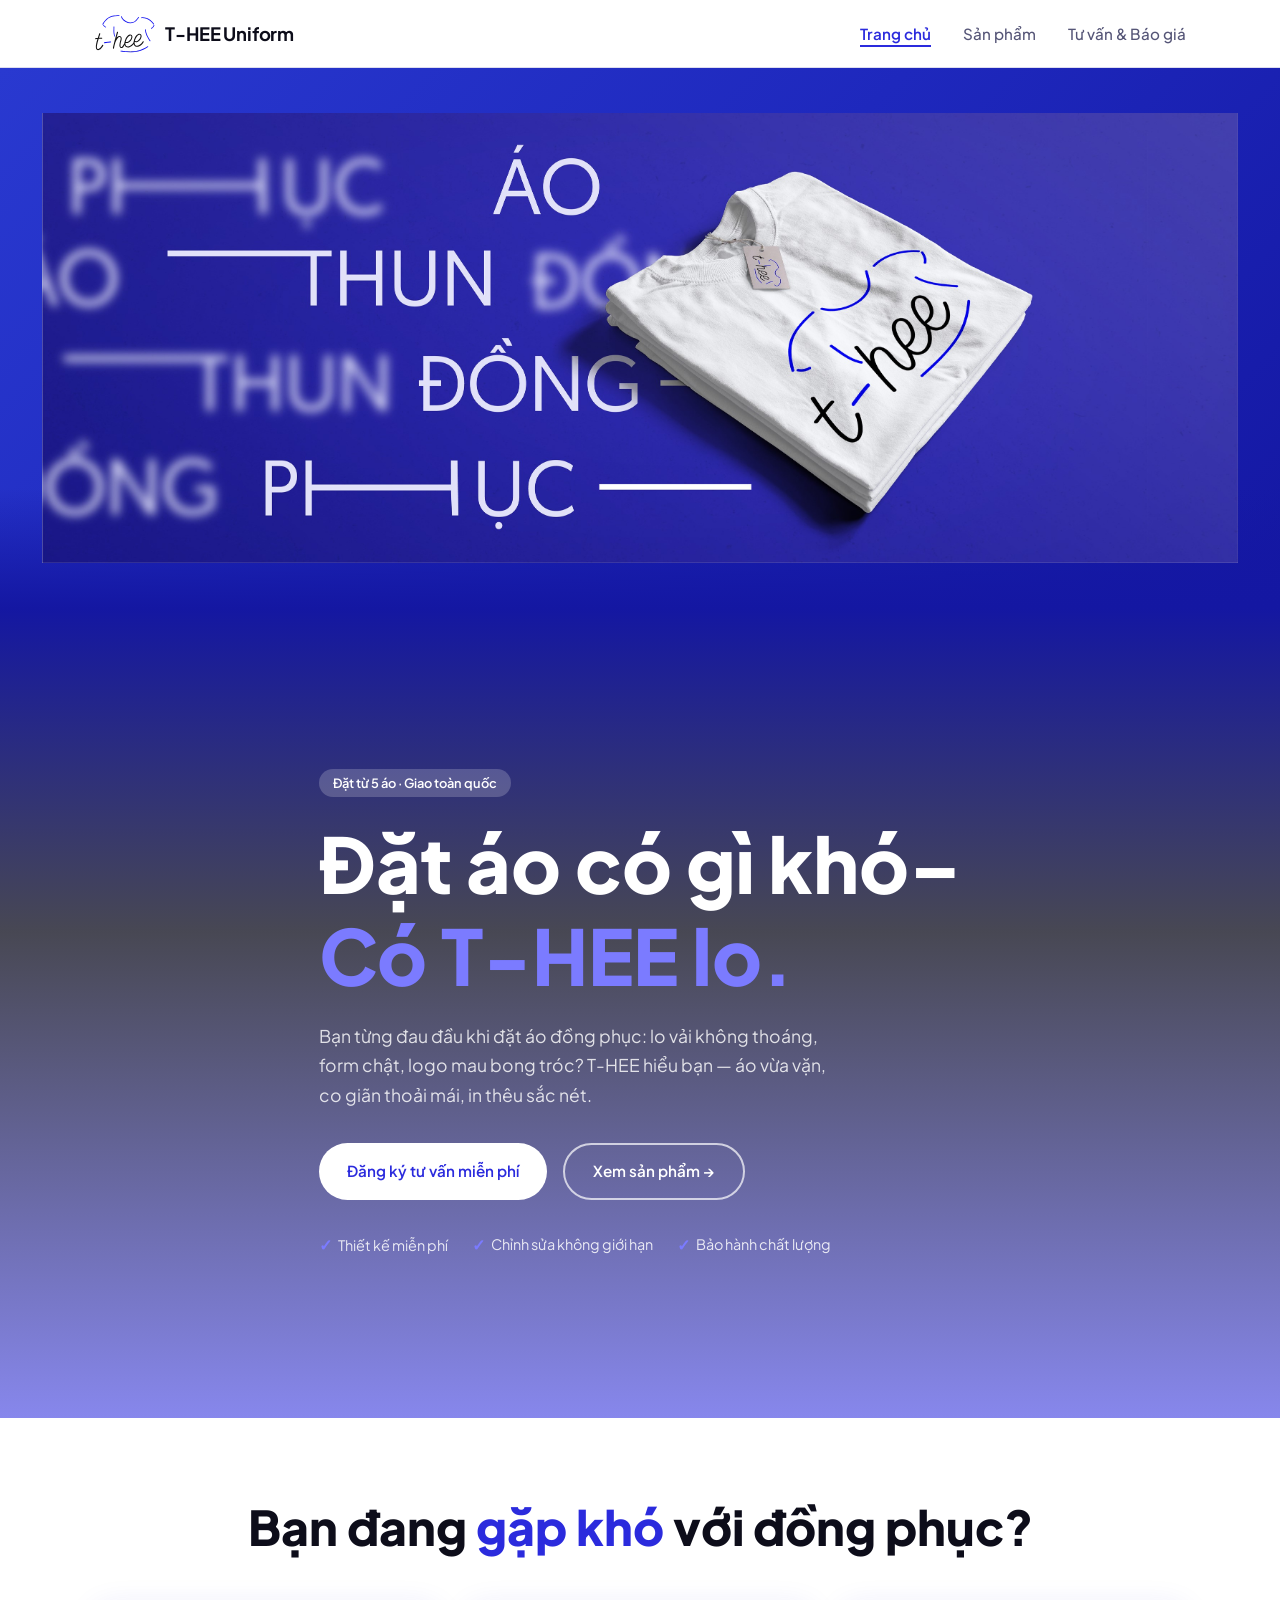
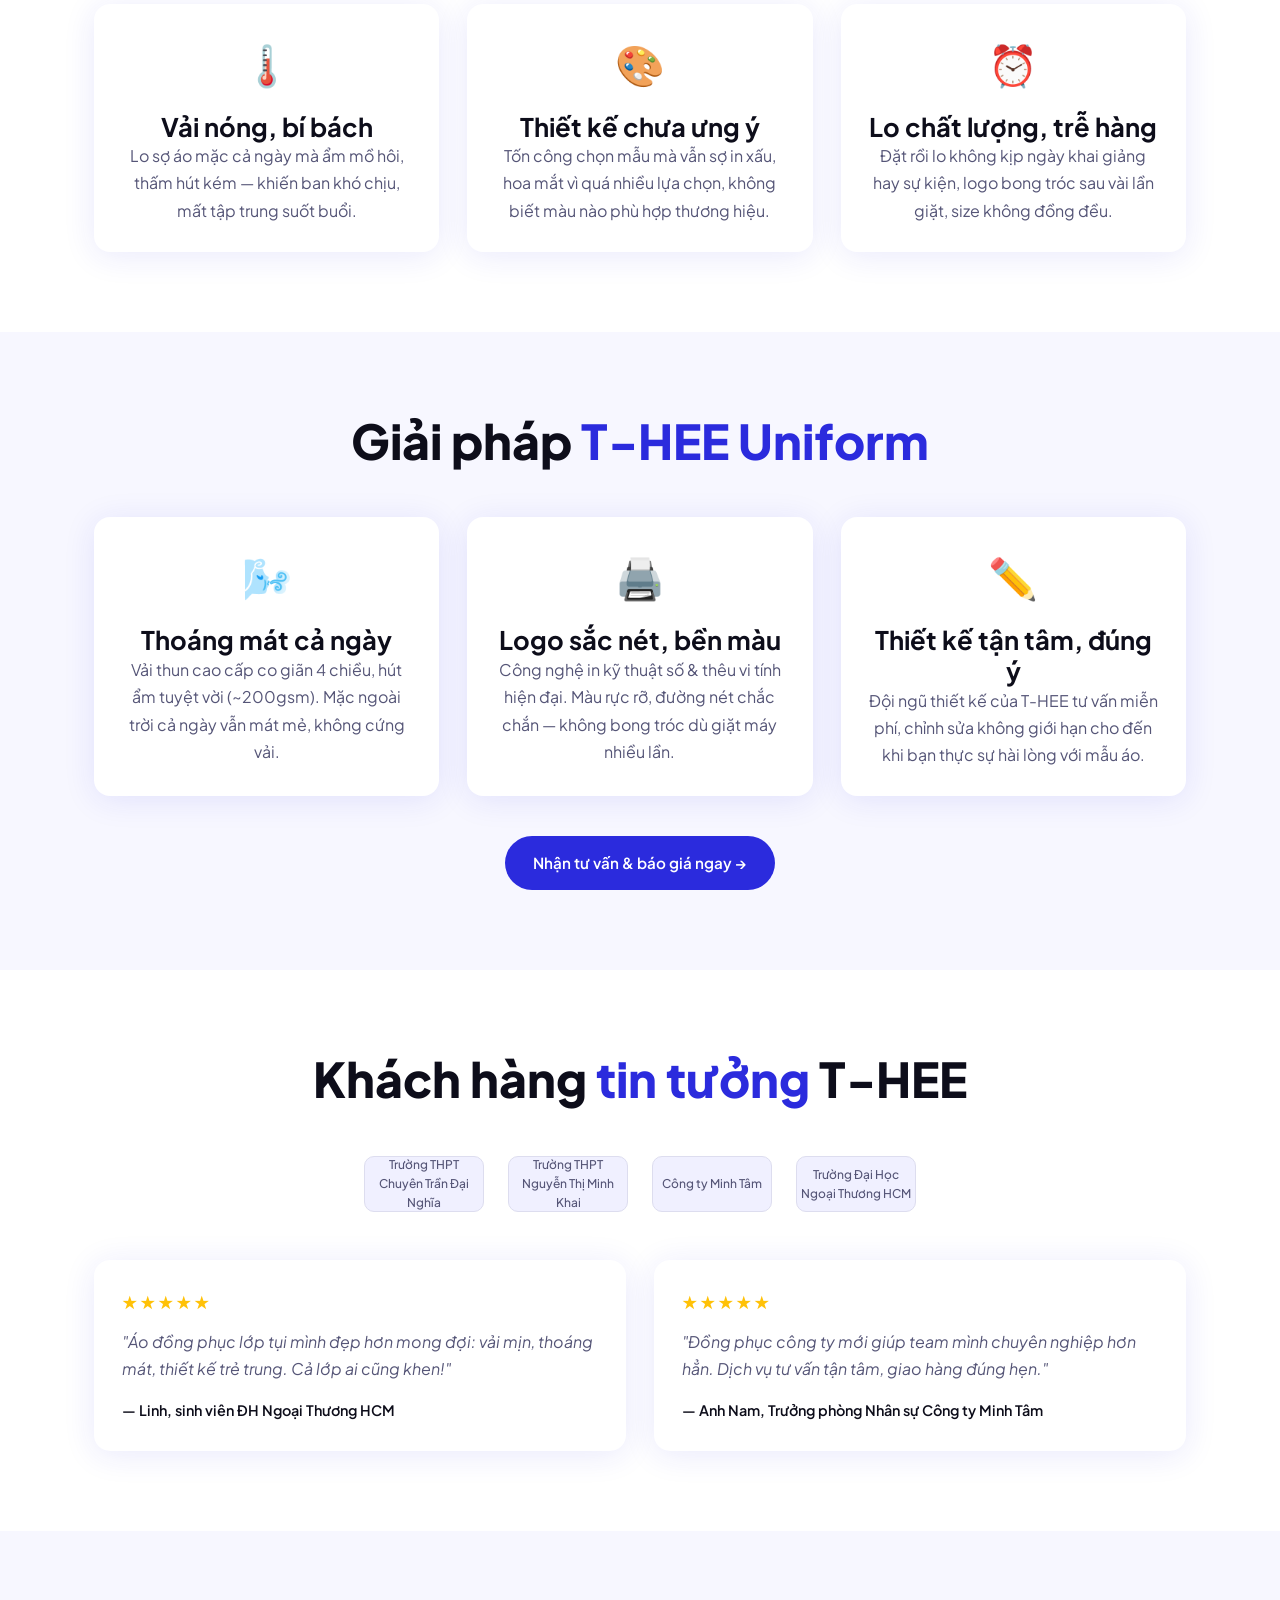
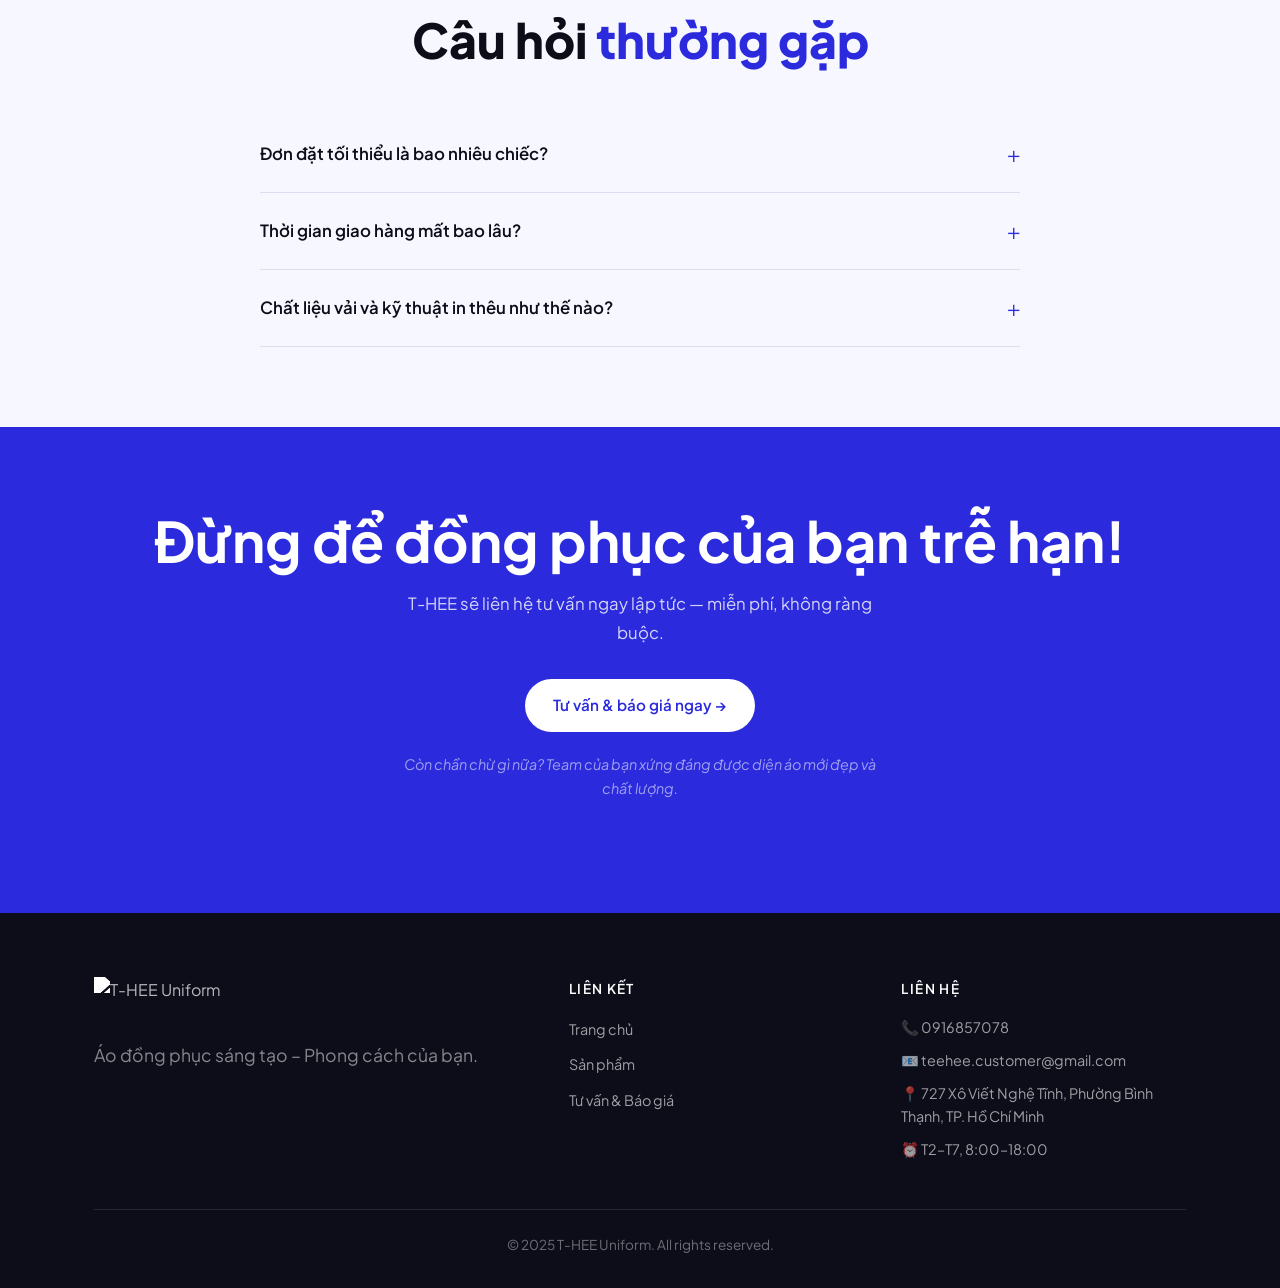
==== commit 711dd678: "Add cover section with image to index.html Added a cover section with an image and content." ====
--- a/index.html
+++ b/index.html
@@ -64,7 +64,13 @@
       </button>
     </div>
   </nav>
-
+  <!-- ─── COVER ───────────────────────────────────────────── -->
+<div class="cover-section">
+  <div class="cover-content">
+    <!-- your cover image, tagline, or leave empty -->
+    <img src="Cover%20Pic.jpg" alt="Cover" style="max-height:50vh; object-fit:contain; position:relative; z-index:2;">
+  </div>
+</div>
   <!-- ─── HERO ───────────────────────────────────────────── -->
   <section class="hero">
     <div class="hero-bg"></div>
--- a/style.css
+++ b/style.css
@@ -305,7 +305,12 @@
 .hero-overlay {
   position: absolute;
   inset: 0;
-  background: linear-gradient(135deg, rgba(13, 13, 26, 0.85) 0%, rgba(43, 43, 221, 0.60) 100%);
+  background: linear-gradient(
+    180deg,
+    #1417A2 0%,                  /* matches cover's bottom feather */
+    rgba(13, 13, 26, 0.75) 40%,
+    rgba(43, 43, 221, 0.55) 100%
+  );
 }
 
 .hero-content {
@@ -900,3 +905,43 @@
   white-space: nowrap;        /* Keeps the text on one single line */
   letter-spacing: -0.01em;    /* Slight tracking trim for a cleaner modern display */
 }
+
+/* ─── COVER SECTION ──────────────────────────────────────────── */
+.cover-section {
+  position: relative;
+  width: 100%;
+  min-height: 60vh;              /* adjust height to taste */
+  background: linear-gradient(
+    135deg,
+    #2939D0 0%,                  /* top-left: bright royal blue */
+    #1E28BD 50%,                 /* mid: dominant classic blue */
+    #1417A2 100%                 /* bottom-right: deep sapphire */
+  );
+  overflow: hidden;
+}
+
+/* feather the bottom edge so it dissolves into the hero */
+.cover-section::after {
+  content: '';
+  position: absolute;
+  bottom: 0;
+  left: 0;
+  right: 0;
+  height: 120px;
+  background: linear-gradient(
+    to bottom,
+    transparent 0%,
+    #1417A2 100%                 /* matches hero overlay's dark start */
+  );
+  pointer-events: none;
+}
+
+/* optional: centre any content inside the cover */
+.cover-content {
+  position: relative;
+  z-index: 2;
+  display: flex;
+  align-items: center;
+  justify-content: center;
+  min-height: 60vh;
+}
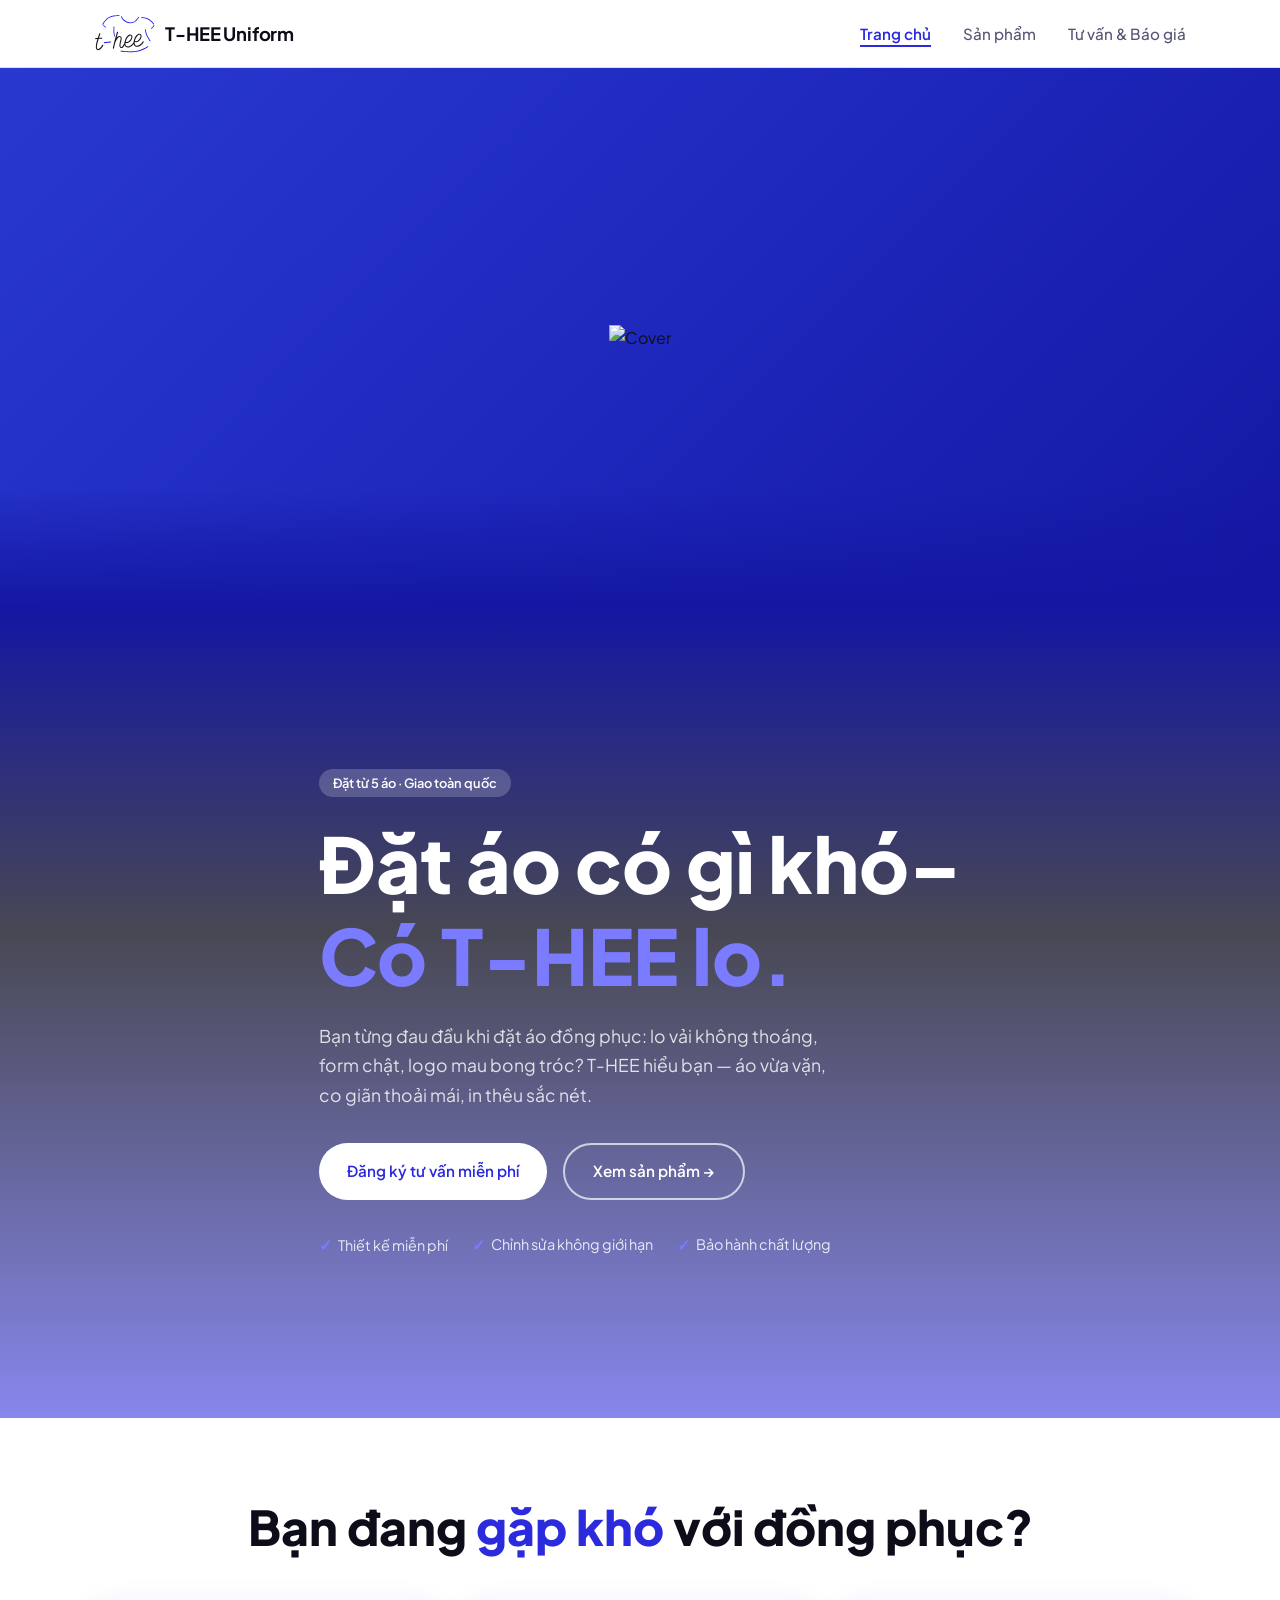
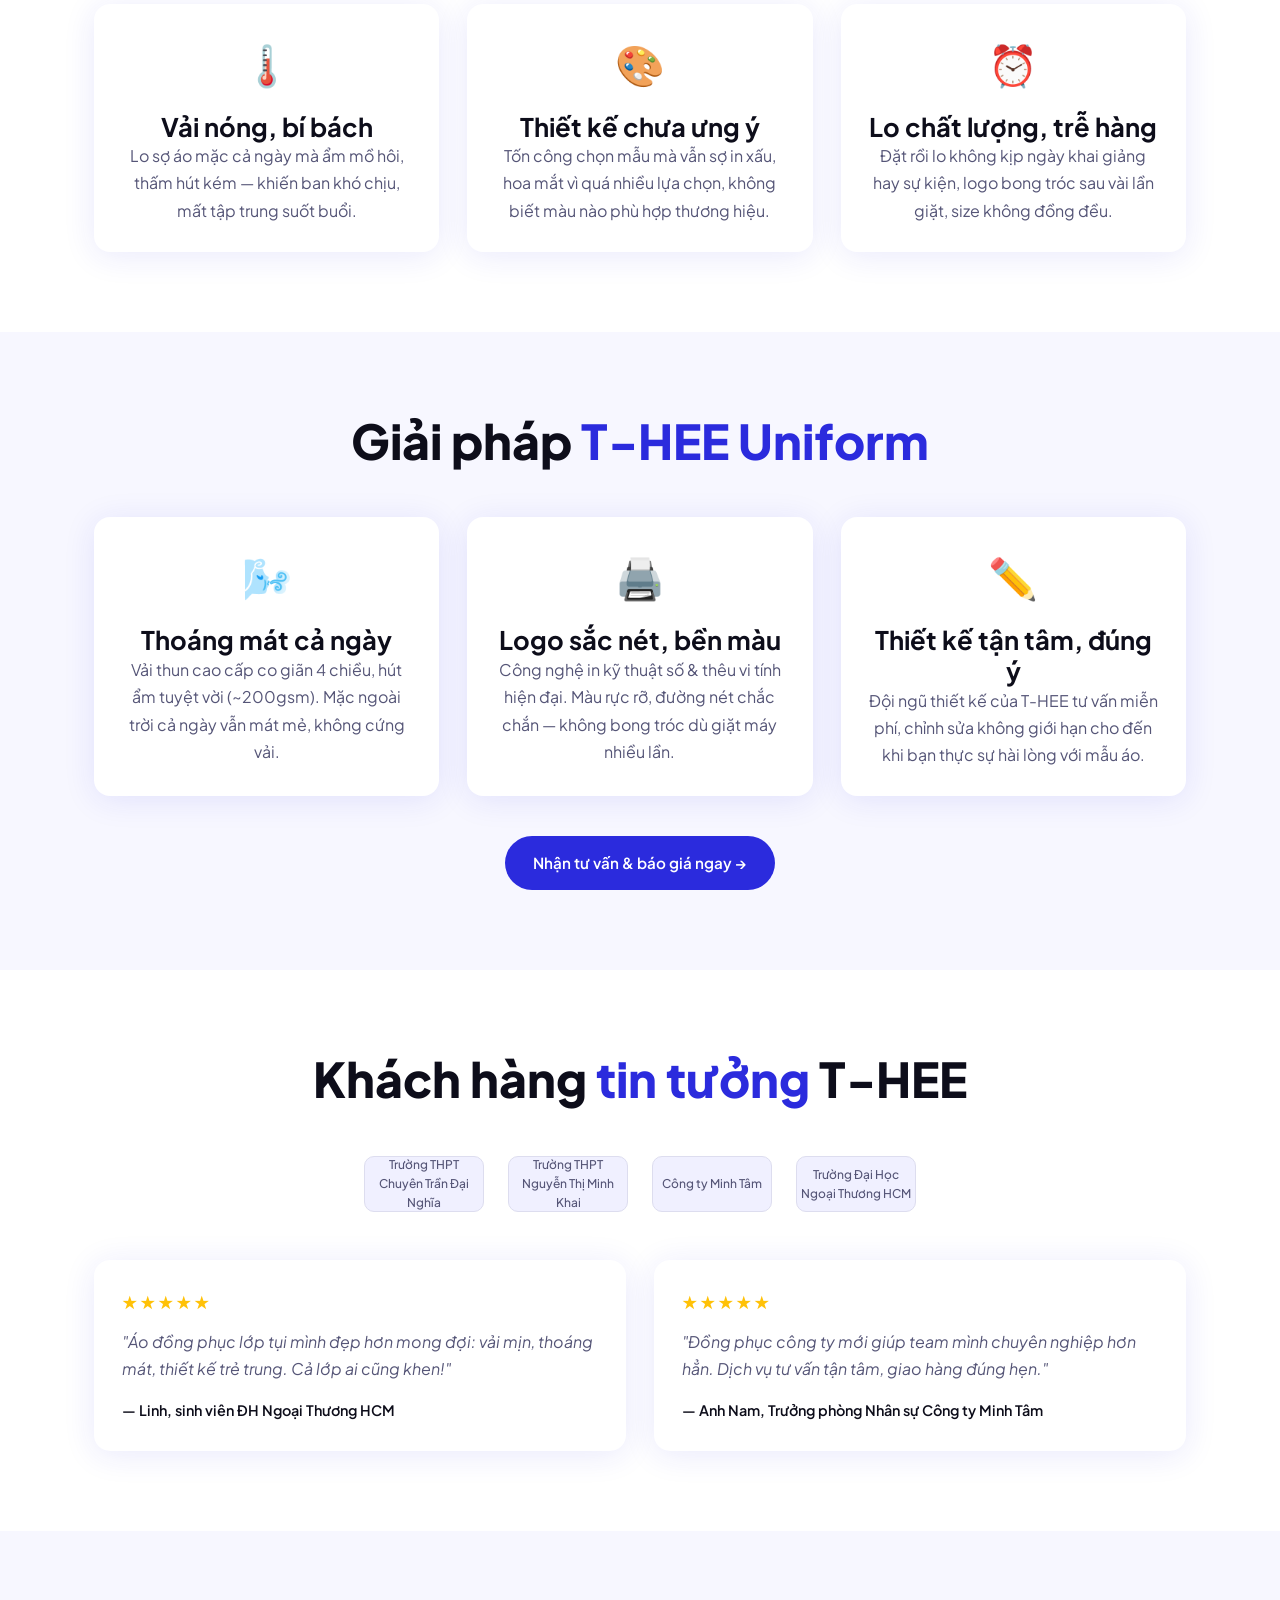
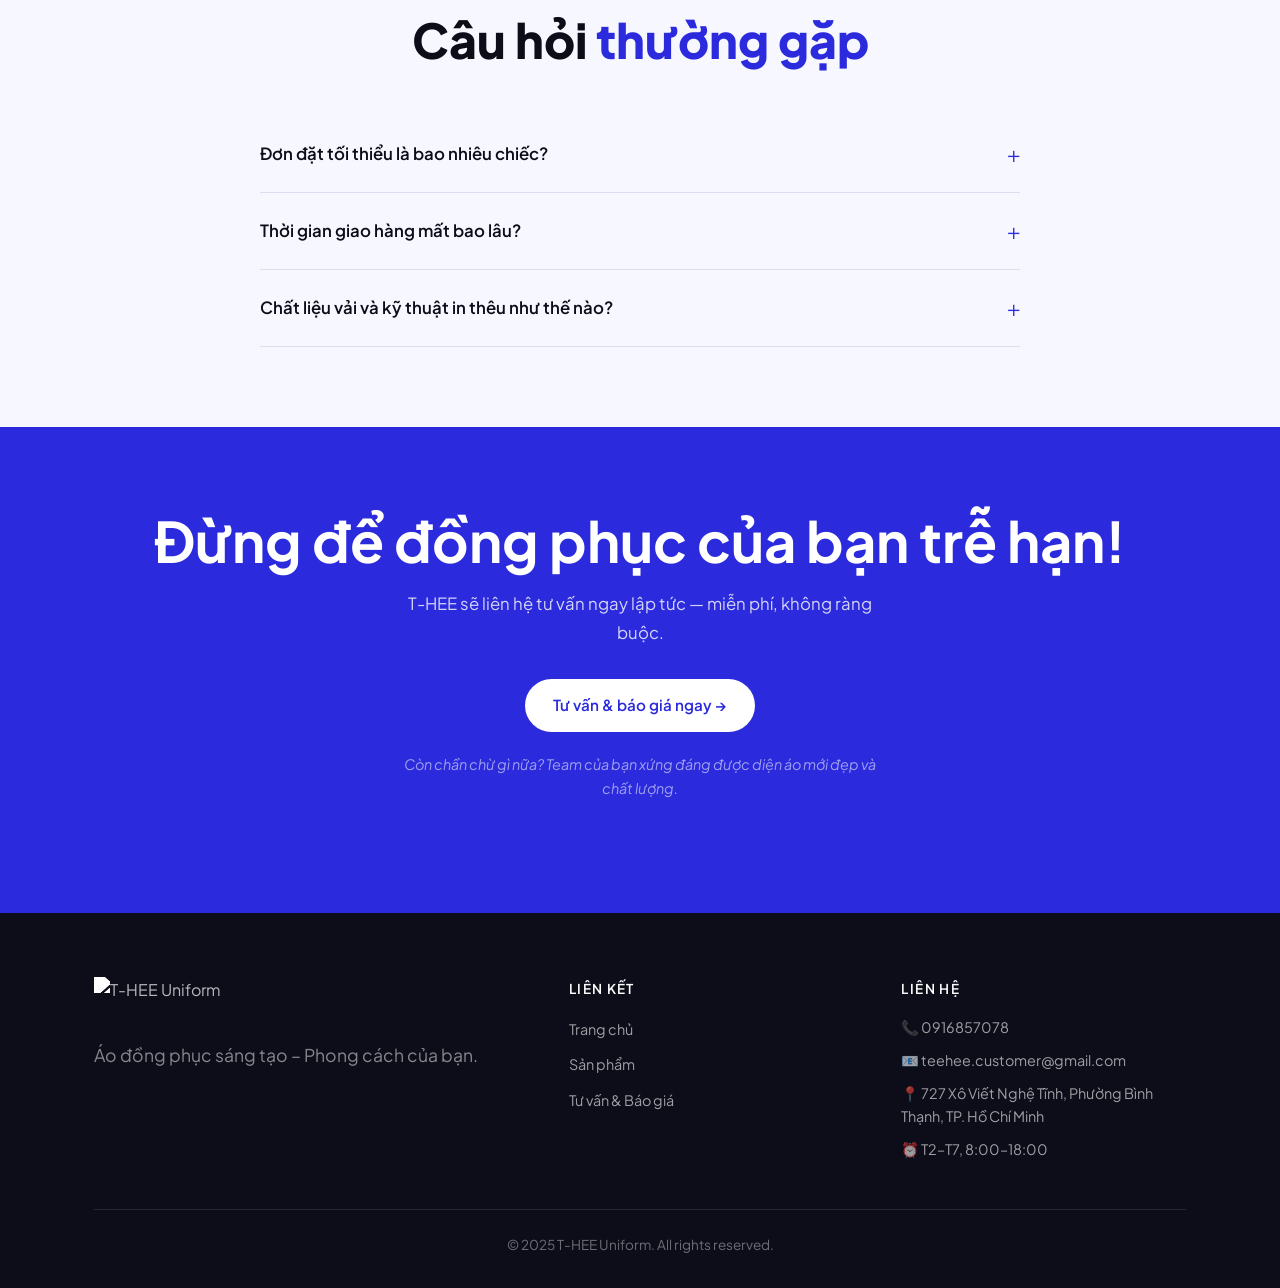
==== commit d81d9889: "Update index.html" ====
--- a/index.html
+++ b/index.html
@@ -68,7 +68,7 @@
 <div class="cover-section">
   <div class="cover-content">
     <!-- your cover image, tagline, or leave empty -->
-    <img src="Cover%20Pic.jpg" alt="Cover" style="max-height:50vh; object-fit:contain; position:relative; z-index:2;">
+    <img src="Cover20%Pic.jpg" alt="Cover" style="max-height:50vh; object-fit:contain; position:relative; z-index:2;">
   </div>
 </div>
   <!-- ─── HERO ───────────────────────────────────────────── -->
